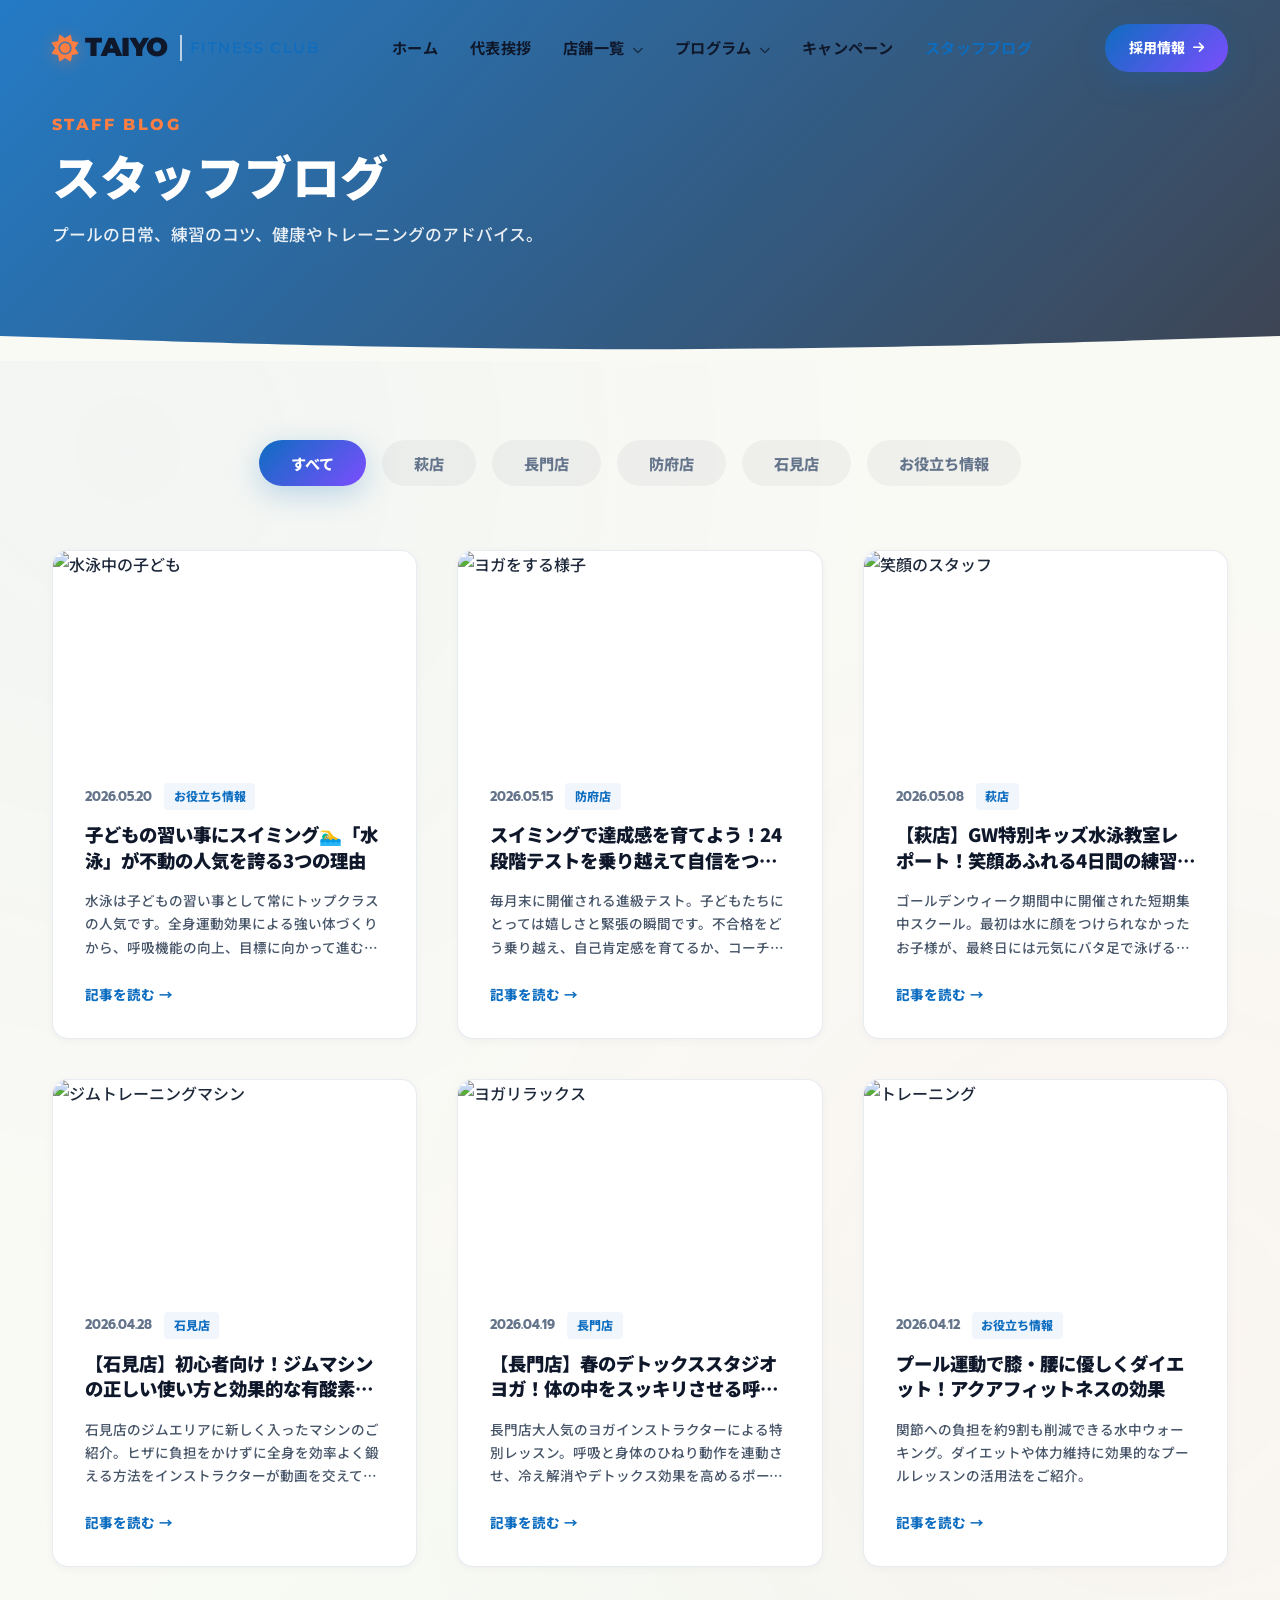
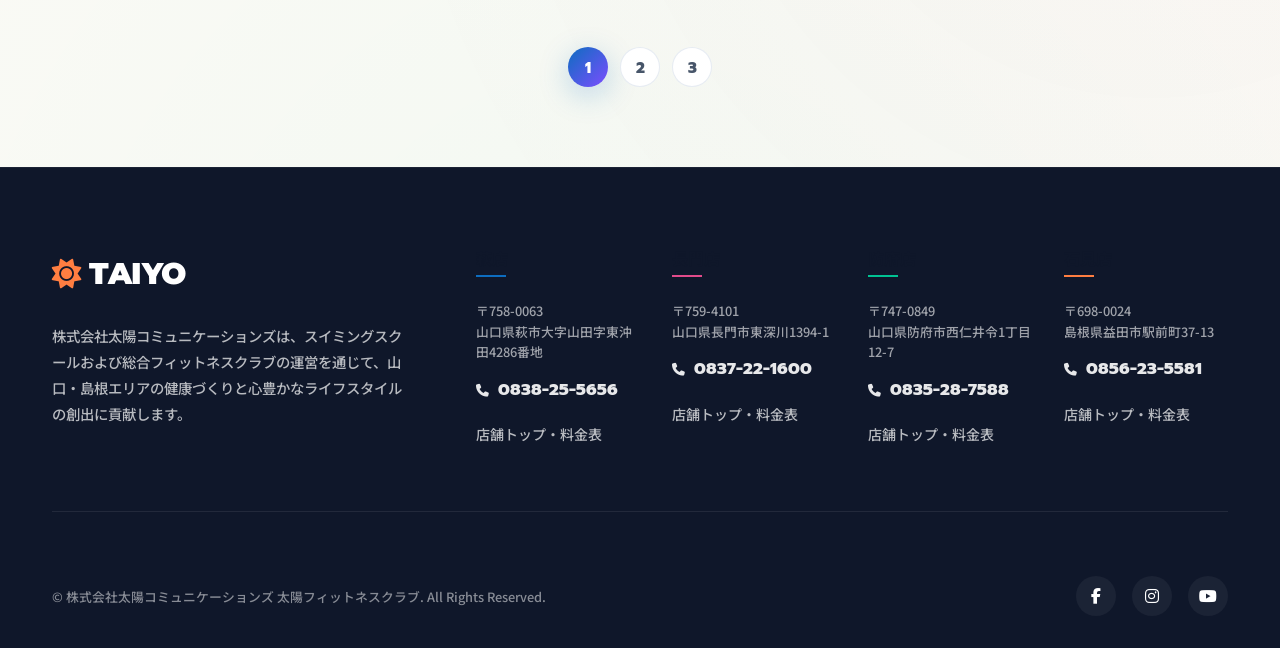
==== blog.html @ c3d6b4f0 "追加" ====
<!DOCTYPE html>
<html lang="ja">
<head>
  <meta charset="utf-8">
  <meta http-equiv="X-UA-Compatible" content="IE=edge">
  <meta name="viewport" content="width=device-width, initial-scale=1.0">
  <meta name="format-detection" content="telephone=no">
  <title>スタッフブログ | 太陽フィットネスクラブ | 山口県・島根県のスイミング教室</title>
  <meta name="description" content="【太陽フィットネスクラブ スタッフブログ】のご紹介。各店舗（萩・長門・防府・石見）の日常、水泳の練習コツ、健康的な身体づくりの豆知識など、お役立ち情報を配信中。">
  <meta name="keywords" content="フィットネスクラブブログ,水泳教室ブログ,太陽フィットネスクラブ,健康豆知識,泳ぎ方コツ,山口県,島根県">

  <!-- Stylesheets -->
  <link rel="stylesheet" href="./css/style.css">
  
  <!-- FontAwesome for Icons -->
  <link rel="stylesheet" href="https://cdnjs.cloudflare.com/ajax/libs/font-awesome/6.4.0/css/all.min.css">
  
  <style>
    .p-page-hero {
      position: relative;
      height: 360px;
      background: linear-gradient(135deg, rgba(13, 109, 192, 0.9) 0%, rgba(15, 23, 42, 0.8) 100%), 
                  url('https://images.unsplash.com/photo-1506126613408-eca07ce68773?auto=format&fit=crop&w=1600&q=80') no-repeat center center;
      background-size: cover;
      display: flex;
      align-items: center;
      color: var(--color-bg-white);
      z-index: 1;
    }
    
    .p-page-hero__wave {
      position: absolute;
      bottom: -1px;
      left: 0;
      width: 100%;
      line-height: 0;
      z-index: 3;
    }
    
    .p-page-hero__wave svg {
      width: 100%;
      height: 40px;
      fill: var(--color-bg-base);
    }

    .p-blog-card {
      background-color: var(--color-bg-white);
      border-radius: var(--radius-md);
      overflow: hidden;
      border: 1px solid var(--color-border);
      box-shadow: var(--shadow-sm);
      display: flex;
      flex-direction: column;
      transition: var(--transition-normal);
      height: 100%;
    }

    .p-blog-card:hover {
      transform: translateY(-5px);
      box-shadow: var(--shadow-md);
    }

    .p-blog-card__img-wrapper {
      position: relative;
      height: 200px;
      overflow: hidden;
    }

    .p-blog-card__img-wrapper img {
      width: 100%;
      height: 100%;
      object-fit: cover;
      transition: var(--transition-slow);
    }

    .p-blog-card:hover .p-blog-card__img-wrapper img {
      transform: scale(1.05);
    }

    .p-blog-card__body {
      padding: 2rem;
      flex-grow: 1;
      display: flex;
      flex-direction: column;
    }

    .p-blog-card__meta {
      display: flex;
      align-items: center;
      gap: 0.75rem;
      margin-bottom: 0.75rem;
    }

    .p-blog-card__date {
      font-family: var(--font-num);
      font-size: 0.8rem;
      font-weight: 700;
      color: var(--color-text-sub);
    }

    .p-blog-card__tag {
      font-size: 0.75rem;
      font-weight: 800;
      color: var(--color-primary);
      background-color: rgba(13, 109, 192, 0.06);
      padding: 0.2rem 0.6rem;
      border-radius: 4px;
    }

    .p-blog-card__title {
      font-size: 1.15rem;
      font-weight: 900;
      line-height: 1.4;
      color: var(--color-dark);
      margin-bottom: 1rem;
      display: -webkit-box;
      -webkit-line-clamp: 2;
      -webkit-box-orient: vertical;
      overflow: hidden;
      flex-grow: 1;
    }

    .p-blog-card__link {
      font-size: 0.85rem;
      font-weight: 800;
      color: var(--color-primary);
      display: inline-flex;
      align-items: center;
      gap: 0.25rem;
      margin-top: 1.5rem;
    }

    .p-blog-card__link::after {
      content: '→';
      transition: var(--transition-fast);
    }

    .p-blog-card:hover .p-blog-card__link::after {
      transform: translateX(3px);
    }
  </style>
</head>
<body>

  <!-- ==========================================================================
     HEADER SECTION (Sticky Glassmorphic Nav)
     ========================================================================== -->
  <header class="l-header" id="header">
    <div class="l-container l-header__container">
      <div class="l-header__logo">
        <a href="./index.html">
          <span style="font-family: var(--font-head); font-weight: 900; font-size: 1.65rem; letter-spacing: -0.02em; color: var(--color-dark); display: flex; align-items: center; gap: 0.5rem;">
            <i class="fa-solid fa-sun" style="color: var(--color-iwami); filter: drop-shadow(0 2px 8px rgba(255, 126, 65, 0.4));"></i>
            TAIYO<span style="color: var(--color-primary); font-weight: 500; font-size: 0.95rem; letter-spacing: 0.1em; border-left: 2px solid var(--color-border); padding-left: 0.5rem; margin-left: 0.25rem;">FITNESS CLUB</span>
          </span>
        </a>
      </div>
      
      <nav class="l-header__nav" aria-label="メインナビゲーション">
        <ul class="p-global-nav">
          <li class="p-global-nav__item">
            <a href="./index.html" class="p-global-nav__link">ホーム</a>
          </li>
          <li class="p-global-nav__item">
            <a href="./greeting.html" class="p-global-nav__link">代表挨拶</a>
          </li>
          <li class="p-global-nav__item">
            <a href="#" class="p-global-nav__link">店舗一覧 <i class="fa-solid fa-chevron-down" style="font-size: 0.7rem; margin-left: 0.25rem; opacity: 0.7;"></i></a>
            <div class="p-global-nav__dropdown">
              <ul class="p-dropdown-list">
                <li class="p-dropdown-list__item"><a href="./shop-hagi.html">萩店</a></li>
                <li class="p-dropdown-list__item"><a href="./shop-nagato.html">長門店</a></li>
                <li class="p-dropdown-list__item"><a href="./shop-hofu.html">防府店</a></li>
                <li class="p-dropdown-list__item"><a href="./shop-iwami.html">石見店</a></li>
              </ul>
            </div>
          </li>
          <li class="p-global-nav__item">
            <a href="#" class="p-global-nav__link">プログラム <i class="fa-solid fa-chevron-down" style="font-size: 0.7rem; margin-left: 0.25rem; opacity: 0.7;"></i></a>
            <div class="p-global-nav__dropdown">
              <ul class="p-dropdown-list">
                <li class="p-dropdown-list__item"><a href="./program-child.html">こどもスクール</a></li>
                <li class="p-dropdown-list__item"><a href="./program-adult.html">大人スクール</a></li>
              </ul>
            </div>
          </li>
          <li class="p-global-nav__item">
            <a href="./campaign.html" class="p-global-nav__link">キャンペーン</a>
          </li>
          <li class="p-global-nav__item">
            <a href="./blog.html" class="p-global-nav__link" style="color: var(--color-primary);">スタッフブログ</a>
          </li>
        </ul>
      </nav>

      <a href="./recruit.html" class="l-header__cta">
        採用情報 <i class="fa-solid fa-arrow-right" style="margin-left: 0.5rem; font-size: 0.8rem;"></i>
      </a>

      <!-- Mobile Hamburger button -->
      <div class="l-header__hamburger" id="hamburger" aria-expanded="false" aria-label="メニューを開閉する">
        <span></span>
        <span></span>
        <span></span>
      </div>
    </div>
  </header>

  <!-- Mobile Menu Overlay -->
  <nav class="p-mobile-nav" id="mobile-nav" aria-label="モバイルナビゲーション">
    <ul class="p-mobile-nav__list">
      <li><a href="./index.html" class="p-mobile-nav__link">ホーム</a></li>
      <li><a href="./greeting.html" class="p-mobile-nav__link">代表挨拶</a></li>
      <li>
        <span class="p-mobile-nav__link" style="opacity: 0.5; font-size: 1.1rem; text-transform: uppercase; letter-spacing: 0.05em; display: block; margin-top: 1rem;">店舗一覧</span>
        <ul class="p-mobile-nav__sublist">
          <li><a href="./shop-hagi.html" class="p-mobile-nav__sublink">萩店</a></li>
          <li><a href="./shop-nagato.html" class="p-mobile-nav__sublink">長門店</a></li>
          <li><a href="./shop-hofu.html" class="p-mobile-nav__sublink">防府店</a></li>
          <li><a href="./shop-iwami.html" class="p-mobile-nav__sublink">石見店</a></li>
        </ul>
      </li>
      <li>
        <span class="p-mobile-nav__link" style="opacity: 0.5; font-size: 1.1rem; text-transform: uppercase; letter-spacing: 0.05em; display: block; margin-top: 1rem;">プログラム</span>
        <ul class="p-mobile-nav__sublist">
          <li><a href="./program-child.html" class="p-mobile-nav__sublink">こどもスクール</a></li>
          <li><a href="./program-adult.html" class="p-mobile-nav__sublink">大人スクール</a></li>
        </ul>
      </li>
      <li><a href="./campaign.html" class="p-mobile-nav__link">キャンペーン</a></li>
      <li><a href="./blog.html" class="p-mobile-nav__link" style="color: var(--color-primary);">ブログ</a></li>
      <li><a href="./recruit.html" class="p-mobile-nav__link" style="color: var(--color-nagato);">採用情報</a></li>
    </ul>
  </nav>

  <!-- ==========================================================================
     PAGE HERO (Blog Header)
     ========================================================================== -->
  <section class="p-page-hero">
    <div class="l-container">
      <div style="max-width: 600px;">
        <span style="font-family: var(--font-head); font-weight: 800; letter-spacing: 0.15em; color: var(--color-iwami); display: block; margin-bottom: 0.5rem; text-transform: uppercase;">Staff Blog</span>
        <h1 style="font-size: 3rem; font-weight: 900; line-height: 1.2; margin-bottom: 1rem; color: var(--color-bg-white);">スタッフブログ</h1>
        <p style="opacity: 0.9; font-size: 1.05rem;">プールの日常、練習のコツ、健康やトレーニングのアドバイス。</p>
      </div>
    </div>
    <div class="p-page-hero__wave">
      <svg viewBox="0 0 1440 40" preserveAspectRatio="none">
        <path d="M0,15L120,18.3C240,22,480,28,720,28.3C960,28,1200,22,1320,18.3L1440,15L1440,40L1320,40C1200,40,960,40,720,40C480,40,240,40,120,40L0,40Z"></path>
      </svg>
    </div>
  </section>

  <!-- ==========================================================================
     BLOG CONTENT
     ========================================================================== -->
  <section style="padding: 5rem 0;">
    <div class="l-container">
      
      <!-- Category Switchers (Static Buttons) -->
      <div class="p-tabs u-fade-up" style="margin-bottom: 4rem; justify-content: center;">
        <button class="p-tabs__btn is-active" data-tab="all">すべて</button>
        <button class="p-tabs__btn" data-tab="hagi">萩店</button>
        <button class="p-tabs__btn" data-tab="nagato">長門店</button>
        <button class="p-tabs__btn" data-tab="hofu">防府店</button>
        <button class="p-tabs__btn" data-tab="iwami">石見店</button>
        <button class="p-tabs__btn" data-tab="tips">お役立ち情報</button>
      </div>

      <!-- Blog Grid (Modern and beautiful cards) -->
      <div class="l-grid l-grid--3col u-fade-up" style="gap: 2.5rem; margin-bottom: 5rem;">
        
        <!-- Post 1 -->
        <article class="p-blog-card">
          <div class="p-blog-card__img-wrapper">
            <img src="https://images.unsplash.com/photo-1576013551627-0cc20b96c2a7?auto=format&fit=crop&w=400&q=80" alt="水泳中の子ども" loading="lazy">
          </div>
          <div class="p-blog-card__body">
            <div class="p-blog-card__meta">
              <time class="p-blog-card__date">2026.05.20</time>
              <span class="p-blog-card__tag">お役立ち情報</span>
            </div>
            <h3 class="p-blog-card__title">子どもの習い事にスイミング🏊‍♂️「水泳」が不動の人気を誇る3つの理由</h3>
            <p style="font-size: 0.85rem; color: var(--color-slate-gray); display: -webkit-box; -webkit-line-clamp: 3; -webkit-box-orient: vertical; overflow: hidden;">
              水泳は子どもの習い事として常にトップクラスの人気です。全身運動効果による強い体づくりから、呼吸機能の向上、目標に向かって進む自信の醸成までその理由を解説します。
            </p>
            <a href="#" class="p-blog-card__link">記事を読む</a>
          </div>
        </article>

        <!-- Post 2 -->
        <article class="p-blog-card">
          <div class="p-blog-card__img-wrapper">
            <img src="https://images.unsplash.com/photo-1476480862126-209bfaa8edc8?auto=format&fit=crop&w=400&q=80" alt="ヨガをする様子" loading="lazy">
          </div>
          <div class="p-blog-card__body">
            <div class="p-blog-card__meta">
              <time class="p-blog-card__date">2026.05.15</time>
              <span class="p-blog-card__tag">防府店</span>
            </div>
            <h3 class="p-blog-card__title">スイミングで達成感を育てよう！24段階テストを乗り越えて自信をつけるステップ</h3>
            <p style="font-size: 0.85rem; color: var(--color-slate-gray); display: -webkit-box; -webkit-line-clamp: 3; -webkit-box-orient: vertical; overflow: hidden;">
              毎月末に開催される進級テスト。子どもたちにとっては嬉しさと緊張の瞬間です。不合格をどう乗り越え、自己肯定感を育てるか、コーチ陣の工夫を紹介。
            </p>
            <a href="#" class="p-blog-card__link">記事を読む</a>
          </div>
        </article>

        <!-- Post 3 -->
        <article class="p-blog-card">
          <div class="p-blog-card__img-wrapper">
            <img src="https://images.unsplash.com/photo-1544367567-0f2fcb009e0b?auto=format&fit=crop&w=400&q=80" alt="笑顔のスタッフ" loading="lazy">
          </div>
          <div class="p-blog-card__body">
            <div class="p-blog-card__meta">
              <time class="p-blog-card__date">2026.05.08</time>
              <span class="p-blog-card__tag">萩店</span>
            </div>
            <h3 class="p-blog-card__title">【萩店】GW特別キッズ水泳教室レポート！笑顔あふれる4日間の練習成果発表</h3>
            <p style="font-size: 0.85rem; color: var(--color-slate-gray); display: -webkit-box; -webkit-line-clamp: 3; -webkit-box-orient: vertical; overflow: hidden;">
              ゴールデンウィーク期間中に開催された短期集中スクール。最初は水に顔をつけられなかったお子様が、最終日には元気にバタ足で泳げるようになった様子をお届け。
            </p>
            <a href="#" class="p-blog-card__link">記事を読む</a>
          </div>
        </article>

        <!-- Post 4 -->
        <article class="p-blog-card">
          <div class="p-blog-card__img-wrapper">
            <img src="https://images.unsplash.com/photo-1534438327276-14e5300c3a48?auto=format&fit=crop&w=400&q=80" alt="ジムトレーニングマシン" loading="lazy">
          </div>
          <div class="p-blog-card__body">
            <div class="p-blog-card__meta">
              <time class="p-blog-card__date">2026.04.28</time>
              <span class="p-blog-card__tag">石見店</span>
            </div>
            <h3 class="p-blog-card__title">【石見店】初心者向け！ジムマシンの正しい使い方と効果的な有酸素運動メニュー</h3>
            <p style="font-size: 0.85rem; color: var(--color-slate-gray); display: -webkit-box; -webkit-line-clamp: 3; -webkit-box-orient: vertical; overflow: hidden;">
              石見店のジムエリアに新しく入ったマシンのご紹介。ヒザに負担をかけずに全身を効率よく鍛える方法をインストラクターが動画を交えて徹底解説。
            </p>
            <a href="#" class="p-blog-card__link">記事を読む</a>
          </div>
        </article>

        <!-- Post 5 -->
        <article class="p-blog-card">
          <div class="p-blog-card__img-wrapper">
            <img src="https://images.unsplash.com/photo-1506126613408-eca07ce68773?auto=format&fit=crop&w=400&q=80" alt="ヨガリラックス" loading="lazy">
          </div>
          <div class="p-blog-card__body">
            <div class="p-blog-card__meta">
              <time class="p-blog-card__date">2026.04.19</time>
              <span class="p-blog-card__tag">長門店</span>
            </div>
            <h3 class="p-blog-card__title">【長門店】春のデトックススタジオヨガ！体の中をスッキリさせる呼吸法</h3>
            <p style="font-size: 0.85rem; color: var(--color-slate-gray); display: -webkit-box; -webkit-line-clamp: 3; -webkit-box-orient: vertical; overflow: hidden;">
              長門店大人気のヨガインストラクターによる特別レッスン。呼吸と身体のひねり動作を連動させ、冷え解消やデトックス効果を高めるポーズをご紹介。
            </p>
            <a href="#" class="p-blog-card__link">記事を読む</a>
          </div>
        </article>

        <!-- Post 6 -->
        <article class="p-blog-card">
          <div class="p-blog-card__img-wrapper">
            <img src="https://images.unsplash.com/photo-1517838277536-f5f99be501cd?auto=format&fit=crop&w=400&q=80" alt="トレーニング" loading="lazy">
          </div>
          <div class="p-blog-card__body">
            <div class="p-blog-card__meta">
              <time class="p-blog-card__date">2026.04.12</time>
              <span class="p-blog-card__tag">お役立ち情報</span>
            </div>
            <h3 class="p-blog-card__title">プール運動で膝・腰に優しくダイエット！アクアフィットネスの効果</h3>
            <p style="font-size: 0.85rem; color: var(--color-slate-gray); display: -webkit-box; -webkit-line-clamp: 3; -webkit-box-orient: vertical; overflow: hidden;">
              関節への負担を約9割も削減できる水中ウォーキング。ダイエットや体力維持に効果的なプールレッスンの活用法をご紹介。
            </p>
            <a href="#" class="p-blog-card__link">記事を読む</a>
          </div>
        </article>

      </div>

      <!-- Pagination (Modern glass indicators) -->
      <div style="display: flex; gap: 0.75rem; justify-content: center; align-items: center;">
        <span style="width: 40px; height: 40px; border-radius: 50%; background: var(--grad-splashtop); color: white; display: flex; align-items: center; justify-content: center; font-family: var(--font-num); font-weight: 800; font-size: 0.95rem; cursor: pointer; box-shadow: var(--shadow-glow-hagi);">1</span>
        <span style="width: 40px; height: 40px; border-radius: 50%; background: var(--color-bg-white); border: 1px solid var(--color-border); color: var(--color-slate-gray); display: flex; align-items: center; justify-content: center; font-family: var(--font-num); font-weight: 800; font-size: 0.95rem; cursor: pointer; transition: var(--transition-fast);" onmouseover="this.style.borderColor='var(--color-primary)'; this.style.color='var(--color-primary)'" onmouseout="this.style.borderColor='var(--color-border)'; this.style.color='var(--color-slate-gray)'">2</span>
        <span style="width: 40px; height: 40px; border-radius: 50%; background: var(--color-bg-white); border: 1px solid var(--color-border); color: var(--color-slate-gray); display: flex; align-items: center; justify-content: center; font-family: var(--font-num); font-weight: 800; font-size: 0.95rem; cursor: pointer; transition: var(--transition-fast);" onmouseover="this.style.borderColor='var(--color-primary)'; this.style.color='var(--color-primary)'" onmouseout="this.style.borderColor='var(--color-border)'; this.style.color='var(--color-slate-gray)'">3</span>
      </div>

    </div>
  </section>

  <!-- ==========================================================================
     FOOTER SECTION (Modern Glass Columns)
     ========================================================================== -->
  <footer class="l-footer">
    <div class="l-container">
      <div class="l-footer__top">
        <div class="l-footer__about">
          <div class="l-footer__logo">
            <span style="font-family: var(--font-head); font-weight: 900; font-size: 1.85rem; letter-spacing: -0.02em; color: var(--color-bg-white); display: flex; align-items: center; gap: 0.5rem; margin-bottom: 1.5rem;">
              <i class="fa-solid fa-sun" style="color: var(--color-iwami);"></i>
              TAIYO
            </span>
          </div>
          <p class="l-footer__desc">
            株式会社太陽コミュニケーションズは、スイミングスクールおよび総合フィットネスクラブの運営を通じて、山口・島根エリアの健康づくりと心豊かなライフスタイルの創出に貢献します。
          </p>
        </div>

        <div class="l-footer__grid">
          <div>
            <h4 class="l-footer__col-title l-footer__col-hagi">萩店</h4>
            <address class="l-footer__address">
              〒758-0063<br>
              山口県萩市大字山田字東沖田4286番地
            </address>
            <a href="tel:0838-25-5656" class="l-footer__tel"><i class="fa-solid fa-phone" style="font-size: 0.8rem; margin-right: 0.25rem;"></i> 0838-25-5656</a>
            <ul class="l-footer__list" style="margin-top: 1rem;">
              <li><a href="./shop-hagi.html" class="l-footer__link">店舗トップ・料金表</a></li>
            </ul>
          </div>

          <div>
            <h4 class="l-footer__col-title l-footer__col-nagato">長門店</h4>
            <address class="l-footer__address">
              〒759-4101<br>
              山口県長門市東深川1394-1
            </address>
            <a href="tel:0837-22-1600" class="l-footer__tel"><i class="fa-solid fa-phone" style="font-size: 0.8rem; margin-right: 0.25rem;"></i> 0837-22-1600</a>
            <ul class="l-footer__list" style="margin-top: 1rem;">
              <li><a href="./shop-nagato.html" class="l-footer__link">店舗トップ・料金表</a></li>
            </ul>
          </div>

          <div>
            <h4 class="l-footer__col-title l-footer__col-hofu">防府店</h4>
            <address class="l-footer__address">
              〒747-0849<br>
              山口県防府市西仁井令1丁目12-7
            </address>
            <a href="tel:0835-28-7588" class="l-footer__tel"><i class="fa-solid fa-phone" style="font-size: 0.8rem; margin-right: 0.25rem;"></i> 0835-28-7588</a>
            <ul class="l-footer__list" style="margin-top: 1rem;">
              <li><a href="./shop-hofu.html" class="l-footer__link">店舗トップ・料金表</a></li>
            </ul>
          </div>

          <div>
            <h4 class="l-footer__col-title l-footer__col-iwami">石見店</h4>
            <address class="l-footer__address">
              〒698-0024<br>
              島根県益田市駅前町37-13
            </address>
            <a href="tel:0856-23-5581" class="l-footer__tel"><i class="fa-solid fa-phone" style="font-size: 0.8rem; margin-right: 0.25rem;"></i> 0856-23-5581</a>
            <ul class="l-footer__list" style="margin-top: 1rem;">
              <li><a href="./shop-iwami.html" class="l-footer__link">店舗トップ・料金表</a></li>
            </ul>
          </div>
        </div>
      </div>

      <div class="l-footer__bottom">
        <small class="l-footer__copyright">&copy; 株式会社太陽コミュニケーションズ 太陽フィットネスクラブ. All Rights Reserved.</small>
        
        <div class="l-footer__sns">
          <a href="#" class="l-footer__sns-link" aria-label="Facebook"><i class="fa-brands fa-facebook-f" style="color: var(--color-bg-white);"></i></a>
          <a href="#" class="l-footer__sns-link" aria-label="Instagram"><i class="fa-brands fa-instagram" style="color: var(--color-bg-white);"></i></a>
          <a href="#" class="l-footer__sns-link" aria-label="YouTube"><i class="fa-brands fa-youtube" style="color: var(--color-bg-white);"></i></a>
        </div>
      </div>
    </div>
  </footer>

  <!-- Scripts -->
  <script src="./js/main.js"></script>
</body>
</html>
---- css/style.css ----
@import url('https://fonts.googleapis.com/css2?family=Montserrat:wght@600;700;800&family=Noto+Sans+JP:wght@400;500;700;900&family=Prompt:wght@700;800;900&display=swap');

/* ==========================================================================
   1. DESIGN SYSTEM & ROOT VARIABLES
   ========================================================================== */
:root {
  /* Typography */
  --font-sans: 'Noto Sans JP', -apple-system, BlinkMacSystemFont, "Segoe UI", Roboto, "Helvetica Neue", Arial, sans-serif;
  --font-head: 'Montserrat', sans-serif;
  --font-num: 'Prompt', sans-serif;

  /* Theme Colors */
  --color-primary: #0D6DC0;       /* Hagi Blue */
  --color-hagi: #0D6DC0;
  --color-nagato: #E24B8B;       /* Nagato Pink */
  --color-hofu: #00C292;         /* Hofu Green */
  --color-iwami: #FF7E41;        /* Iwami Orange */
  
  /* Neutral Colors */
  --color-dark: #0F172A;         /* Slate 900 */
  --color-dark-muted: #1E293B;   /* Slate 800 */
  --color-slate-gray: #475569;   /* Slate 600 */
  --color-text-main: #1E293B;
  --color-text-sub: #64748B;
  --color-bg-base: #FAFAF5;      /* Warm premium off-white (Splashtop-like) */
  --color-bg-white: #FFFFFF;
  --color-border: rgba(226, 232, 240, 0.8);
  
  /* Gradients */
  --grad-hagi: linear-gradient(135deg, #0D6DC0 0%, #00C292 100%);
  --grad-nagato: linear-gradient(135deg, #E24B8B 0%, #FF7E41 100%);
  --grad-hofu: linear-gradient(135deg, #00C292 0%, #0D6DC0 100%);
  --grad-iwami: linear-gradient(135deg, #FF7E41 0%, #E24B8B 100%);
  --grad-splashtop: linear-gradient(135deg, #0D6DC0 0%, #7c4dff 100%);
  --grad-soft-bg: linear-gradient(180deg, #FAFAF5 0%, #FFFFFF 100%);
  
  /* Shadows */
  --shadow-sm: 0 2px 8px rgba(15, 23, 42, 0.04);
  --shadow-md: 0 10px 25px -5px rgba(15, 23, 42, 0.08), 0 8px 16px -6px rgba(15, 23, 42, 0.04);
  --shadow-lg: 0 20px 40px -10px rgba(15, 23, 42, 0.12), 0 10px 20px -8px rgba(15, 23, 42, 0.06);
  --shadow-glow-hagi: 0 8px 30px rgba(13, 109, 192, 0.25);
  --shadow-glow-nagato: 0 8px 30px rgba(226, 75, 139, 0.25);
  --shadow-glow-hofu: 0 8px 30px rgba(0, 194, 146, 0.25);
  --shadow-glow-iwami: 0 8px 30px rgba(255, 126, 65, 0.25);
  
  /* Miscellaneous */
  --radius-sm: 8px;
  --radius-md: 16px;
  --radius-lg: 32px;
  --radius-xl: 50px;
  --transition-fast: 0.25s cubic-bezier(0.4, 0, 0.2, 1);
  --transition-normal: 0.4s cubic-bezier(0.16, 1, 0.3, 1);
  --transition-slow: 0.8s cubic-bezier(0.16, 1, 0.3, 1);
}

/* ==========================================================================
   2. BASIC RESET & INITIAL STYLING
   ========================================================================== */
*, *::before, *::after {
  box-sizing: border-box;
  margin: 0;
  padding: 0;
}

html {
  font-size: 16px;
  scroll-behavior: smooth;
  -webkit-text-size-adjust: 100%;
}

body {
  font-family: var(--font-sans);
  background-color: var(--color-bg-base);
  color: var(--color-text-main);
  line-height: 1.7;
  font-weight: 500;
  overflow-x: hidden;
  position: relative;
}

body::before {
  content: '';
  position: absolute;
  top: 0;
  left: 0;
  width: 100%;
  height: 100%;
  background: 
    radial-gradient(circle at 10% 20%, rgba(13, 109, 192, 0.03) 0%, transparent 40%),
    radial-gradient(circle at 90% 60%, rgba(226, 75, 139, 0.03) 0%, transparent 45%),
    radial-gradient(circle at 50% 90%, rgba(0, 194, 146, 0.03) 0%, transparent 40%);
  z-index: -2;
  pointer-events: none;
}

ul, ol {
  list-style: none;
}

a {
  color: inherit;
  text-decoration: none;
  transition: var(--transition-fast);
}

img {
  max-width: 100%;
  height: auto;
  display: block;
}

button, input, select, textarea {
  font-family: inherit;
  font-size: inherit;
  color: inherit;
  background: none;
  border: none;
  outline: none;
}

table {
  width: 100%;
  border-collapse: collapse;
}

/* ==========================================================================
   3. TYPOGRAPHY & HEADINGS
   ========================================================================== */
h1, h2, h3, h4, h5, h6 {
  font-weight: 700;
  line-height: 1.3;
  color: var(--color-dark);
}

.c-section-title {
  text-align: center;
  margin-bottom: 4rem;
  position: relative;
}

.c-section-title__sub {
  font-family: var(--font-head);
  font-size: 0.95rem;
  font-weight: 800;
  letter-spacing: 0.15em;
  color: var(--color-primary);
  text-transform: uppercase;
  margin-bottom: 0.5rem;
  display: block;
}

.c-section-title__main {
  font-size: 2.25rem;
  font-weight: 900;
  letter-spacing: 0.05em;
  position: relative;
  display: inline-block;
  padding-bottom: 1.25rem;
}

.c-section-title__main::after {
  content: '';
  position: absolute;
  bottom: 0;
  left: 50%;
  transform: translateX(-50%);
  width: 60px;
  height: 4px;
  background: var(--grad-splashtop);
  border-radius: 2px;
}

/* ==========================================================================
   4. LAYOUT & GRID UTILITIES
   ========================================================================== */
.l-container {
  width: 100%;
  max-width: 1240px;
  margin-left: auto;
  margin-right: auto;
  padding-left: 2rem;
  padding-right: 2rem;
}

.l-grid {
  display: grid;
  gap: 2rem;
}

.l-grid--2col { grid-template-columns: repeat(2, 1fr); }
.l-grid--3col { grid-template-columns: repeat(3, 1fr); }
.l-grid--4col { grid-template-columns: repeat(4, 1fr); }

@media (max-width: 1024px) {
  .l-grid--3col { grid-template-columns: repeat(2, 1fr); }
  .l-grid--4col { grid-template-columns: repeat(2, 1fr); }
}

@media (max-width: 768px) {
  .l-container {
    padding-left: 1.25rem;
    padding-right: 1.25rem;
  }
  .l-grid--2col, .l-grid--3col, .l-grid--4col {
    grid-template-columns: 1fr;
    gap: 1.5rem;
  }
  .c-section-title__main {
    font-size: 1.75rem;
  }
}

/* ==========================================================================
   5. HEADER & NAVIGATION (Glassmorphism & Interactive Dropdown)
   ========================================================================== */
.l-header {
  position: fixed;
  top: 0;
  left: 0;
  width: 100%;
  z-index: 1000;
  transition: var(--transition-normal);
  padding: 1.5rem 0;
}

.l-header--scrolled {
  background-color: rgba(255, 255, 255, 0.85);
  backdrop-filter: blur(16px);
  -webkit-backdrop-filter: blur(16px);
  padding: 0.75rem 0;
  box-shadow: 0 10px 30px -10px rgba(15, 23, 42, 0.08);
  border-bottom: 1px solid rgba(255, 255, 255, 0.4);
}

.l-header__container {
  display: flex;
  align-items: center;
  justify-content: space-between;
}

.l-header__logo {
  display: flex;
  align-items: center;
}

.l-header__logo img {
  height: 52px;
  width: auto;
  transition: var(--transition-normal);
}

.l-header--scrolled .l-header__logo img {
  height: 42px;
}

.l-header__nav {
  display: flex;
  align-items: center;
  gap: 2.5rem;
}

.p-global-nav {
  display: flex;
  align-items: center;
  gap: 2rem;
}

.p-global-nav__item {
  position: relative;
}

.p-global-nav__link {
  font-size: 0.95rem;
  font-weight: 700;
  color: var(--color-dark);
  padding: 0.5rem 0;
  position: relative;
  letter-spacing: 0.02em;
}

.p-global-nav__link::after {
  content: '';
  position: absolute;
  bottom: 0;
  left: 0;
  width: 100%;
  height: 2px;
  background: var(--grad-splashtop);
  transform: scaleX(0);
  transform-origin: right;
  transition: transform var(--transition-fast);
}

.p-global-nav__link:hover::after {
  transform: scaleX(1);
  transform-origin: left;
}

/* Megadropdown container */
.p-global-nav__dropdown {
  position: absolute;
  top: 100%;
  left: 50%;
  transform: translateX(-50%) translateY(20px);
  background-color: rgba(255, 255, 255, 0.95);
  backdrop-filter: blur(16px);
  -webkit-backdrop-filter: blur(16px);
  border-radius: var(--radius-md);
  box-shadow: var(--shadow-lg);
  border: 1px solid rgba(255, 255, 255, 0.5);
  padding: 1.5rem;
  min-width: 240px;
  opacity: 0;
  visibility: hidden;
  pointer-events: none;
  transition: var(--transition-normal);
  z-index: 1001;
}

.p-global-nav__item:hover .p-global-nav__dropdown {
  opacity: 1;
  visibility: visible;
  pointer-events: auto;
  transform: translateX(-50%) translateY(10px);
}

.p-dropdown-list__item a {
  display: flex;
  align-items: center;
  justify-content: space-between;
  padding: 0.75rem 1rem;
  font-size: 0.9rem;
  font-weight: 700;
  color: var(--color-dark-muted);
  border-radius: var(--radius-sm);
  transition: var(--transition-fast);
}

.p-dropdown-list__item a:hover {
  background-color: rgba(13, 109, 192, 0.05);
  color: var(--color-primary);
  padding-left: 1.25rem;
}

.p-dropdown-list__item a::after {
  content: '→';
  font-family: var(--font-head);
  opacity: 0;
  transform: translateX(-50%);
  transition: var(--transition-fast);
}

.p-dropdown-list__item a:hover::after {
  opacity: 1;
  transform: translateX(0);
}

/* Header Contact button */
.l-header__cta {
  display: inline-flex;
  align-items: center;
  justify-content: center;
  padding: 0.75rem 1.5rem;
  background: var(--grad-splashtop);
  color: var(--color-bg-white) !important;
  font-weight: 800;
  font-size: 0.875rem;
  border-radius: var(--radius-xl);
  box-shadow: var(--shadow-glow-hagi);
  transition: var(--transition-fast);
}

.l-header__cta:hover {
  transform: translateY(-2px);
  box-shadow: 0 12px 35px rgba(13, 109, 192, 0.4);
}

/* Mobile Hamburger Menu */
.l-header__hamburger {
  display: none;
  flex-direction: column;
  justify-content: space-between;
  width: 30px;
  height: 20px;
  cursor: pointer;
  z-index: 1100;
}

.l-header__hamburger span {
  width: 100%;
  height: 3px;
  background-color: var(--color-dark);
  border-radius: 2px;
  transition: var(--transition-normal);
}

.l-header__hamburger.is-active span:nth-child(1) {
  transform: translateY(8px) rotate(45deg);
}

.l-header__hamburger.is-active span:nth-child(2) {
  opacity: 0;
  transform: translateX(-20px);
}

.l-header__hamburger.is-active span:nth-child(3) {
  transform: translateY(-9px) rotate(-45deg);
}

/* Mobile Nav Overlay */
.p-mobile-nav {
  position: fixed;
  top: 0;
  right: 0;
  width: 100%;
  height: 100vh;
  background-color: rgba(255, 255, 255, 0.98);
  backdrop-filter: blur(20px);
  z-index: 1050;
  display: flex;
  flex-direction: column;
  justify-content: center;
  align-items: center;
  padding: 2rem;
  transform: translateX(100%);
  transition: var(--transition-slow);
}

.p-mobile-nav.is-active {
  transform: translateX(0);
}

.p-mobile-nav__list {
  display: flex;
  flex-direction: column;
  align-items: center;
  gap: 1.75rem;
  margin-bottom: 3rem;
}

.p-mobile-nav__link {
  font-size: 1.5rem;
  font-weight: 800;
  color: var(--color-dark);
}

.p-mobile-nav__sublist {
  display: flex;
  gap: 1rem;
  flex-wrap: wrap;
  justify-content: center;
  margin-top: 0.5rem;
}

.p-mobile-nav__sublink {
  font-size: 0.9rem;
  font-weight: 700;
  color: var(--color-text-sub);
  background-color: rgba(15, 23, 42, 0.04);
  padding: 0.35rem 0.75rem;
  border-radius: var(--radius-sm);
}

@media (max-width: 1024px) {
  .l-header__nav, .l-header__cta {
    display: none;
  }
  .l-header__hamburger {
    display: flex;
  }
}

/* ==========================================================================
   6. HERO VISUAL (Dynamic Slideshow & Modern Catch)
   ========================================================================== */
.p-hero {
  position: relative;
  width: 100%;
  height: 90vh;
  min-height: 600px;
  overflow: hidden;
  background-color: var(--color-dark);
  display: flex;
  align-items: center;
  z-index: 1;
}

.p-hero__slider {
  position: absolute;
  top: 0;
  left: 0;
  width: 100%;
  height: 100%;
  z-index: -1;
}

.p-hero__slide {
  position: absolute;
  top: 0;
  left: 0;
  width: 100%;
  height: 100%;
  opacity: 0;
  transition: opacity 1.5s ease-in-out;
  background-size: cover;
  background-position: center;
}

.p-hero__slide::after {
  content: '';
  position: absolute;
  inset: 0;
  background: linear-gradient(90deg, rgba(15, 23, 42, 0.8) 0%, rgba(15, 23, 42, 0.4) 50%, rgba(15, 23, 42, 0.1) 100%);
}

.p-hero__slide.is-active {
  opacity: 1;
  animation: kenBurns 8s ease-in-out forwards;
}

@keyframes kenBurns {
  0% { transform: scale(1.0); }
  100% { transform: scale(1.08); }
}

.p-hero__content {
  color: var(--color-bg-white);
  max-width: 800px;
  position: relative;
  z-index: 2;
}

.p-hero__headline {
  margin-bottom: 2rem;
}

.p-hero__headline-sub {
  font-family: var(--font-head);
  font-size: 1.15rem;
  font-weight: 800;
  letter-spacing: 0.2em;
  color: var(--color-primary);
  display: block;
  margin-bottom: 1rem;
  text-transform: uppercase;
}

.p-hero__headline-main {
  font-size: 3.5rem;
  font-weight: 900;
  line-height: 1.25;
  letter-spacing: 0.05em;
  text-shadow: 0 4px 20px rgba(0, 0, 0, 0.3);
}

.p-hero__headline-main span.highlight {
  background: var(--grad-splashtop);
  -webkit-background-clip: text;
  -webkit-text-fill-color: transparent;
}

.p-hero__description {
  font-size: 1.15rem;
  font-weight: 500;
  margin-bottom: 3rem;
  max-width: 600px;
  opacity: 0.9;
  text-shadow: 0 2px 10px rgba(0, 0, 0, 0.2);
}

.p-hero__btn-group {
  display: flex;
  gap: 1.5rem;
  flex-wrap: wrap;
}

.p-hero__wave {
  position: absolute;
  bottom: 0;
  left: 0;
  width: 100%;
  line-height: 0;
  z-index: 3;
}

.p-hero__wave svg {
  width: 100%;
  height: 80px;
  fill: var(--color-bg-base);
}

@media (max-width: 768px) {
  .p-hero {
    height: 80vh;
  }
  .p-hero__headline-main {
    font-size: 2.25rem;
  }
  .p-hero__description {
    font-size: 1rem;
    margin-bottom: 2rem;
  }
  .p-hero__btn-group {
    flex-direction: column;
    gap: 1rem;
    width: 100%;
  }
  .p-hero__btn-group .c-btn {
    width: 100%;
    text-align: center;
  }
}

/* ==========================================================================
   7. BUTTONS & UI COMPONENTS
   ========================================================================== */
.c-btn {
  display: inline-flex;
  align-items: center;
  justify-content: center;
  padding: 1.1rem 2.25rem;
  font-weight: 800;
  font-size: 1rem;
  border-radius: var(--radius-xl);
  transition: var(--transition-normal);
  cursor: pointer;
  letter-spacing: 0.05em;
  position: relative;
  z-index: 1;
}

.c-btn::before {
  content: '';
  position: absolute;
  inset: 0;
  border-radius: inherit;
  z-index: -1;
  opacity: 0;
  transition: var(--transition-fast);
}

.c-btn--primary {
  background: var(--grad-splashtop);
  color: var(--color-bg-white) !important;
  box-shadow: var(--shadow-glow-hagi);
}

.c-btn--primary:hover {
  transform: translateY(-3px);
  box-shadow: 0 15px 35px rgba(13, 109, 192, 0.4);
}

.c-btn--outline {
  border: 2px solid rgba(255, 255, 255, 0.5);
  color: var(--color-bg-white) !important;
  backdrop-filter: blur(4px);
}

.c-btn--outline:hover {
  background-color: var(--color-bg-white);
  color: var(--color-dark) !important;
  border-color: var(--color-bg-white);
  transform: translateY(-3px);
  box-shadow: var(--shadow-md);
}

.c-btn--outline-dark {
  border: 2px solid var(--color-primary);
  color: var(--color-primary) !important;
}

.c-btn--outline-dark:hover {
  background: var(--grad-splashtop);
  color: var(--color-bg-white) !important;
  border-color: transparent;
  transform: translateY(-3px);
  box-shadow: var(--shadow-glow-hagi);
}

.c-btn__arrow {
  margin-left: 0.5rem;
  font-family: var(--font-head);
  transition: var(--transition-fast);
}

.c-btn:hover .c-btn__arrow {
  transform: translateX(5px);
}

/* ==========================================================================
   8. CARD ELEMENTS & GRID SYSTEM
   ========================================================================== */
.c-card {
  background-color: rgba(255, 255, 255, 0.75);
  backdrop-filter: blur(8px);
  -webkit-backdrop-filter: blur(8px);
  border: 1px solid rgba(255, 255, 255, 0.5);
  border-radius: var(--radius-md);
  box-shadow: var(--shadow-sm);
  transition: var(--transition-normal);
  overflow: hidden;
  position: relative;
}

.c-card:hover {
  transform: translateY(-8px);
  box-shadow: var(--shadow-lg);
  border-color: rgba(255, 255, 255, 0.8);
}

/* Branch Cards (Hagi, Nagato, Hofu, Iwami) */
.p-branch-card {
  display: flex;
  flex-direction: column;
  height: 100%;
}

.p-branch-card::before {
  content: '';
  position: absolute;
  top: 0;
  left: 0;
  width: 100%;
  height: 6px;
  background: var(--brand-grad, var(--grad-splashtop));
}

.p-branch-card__img-wrapper {
  position: relative;
  height: 220px;
  overflow: hidden;
}

.p-branch-card__img-wrapper img {
  width: 100%;
  height: 100%;
  object-fit: cover;
  transition: var(--transition-slow);
}

.p-branch-card:hover .p-branch-card__img-wrapper img {
  transform: scale(1.08);
}

.p-branch-card__tag {
  position: absolute;
  top: 1rem;
  left: 1rem;
  background: var(--brand-grad, var(--grad-splashtop));
  color: var(--color-bg-white);
  font-size: 0.75rem;
  font-weight: 800;
  letter-spacing: 0.05em;
  padding: 0.35rem 0.85rem;
  border-radius: var(--radius-sm);
}

.p-branch-card__body {
  padding: 2rem;
  flex-grow: 1;
  display: flex;
  flex-direction: column;
}

.p-branch-card__title {
  font-size: 1.35rem;
  font-weight: 900;
  margin-bottom: 0.5rem;
}

.p-branch-card__subtitle {
  font-family: var(--font-head);
  font-size: 0.8rem;
  font-weight: 700;
  color: var(--color-text-sub);
  margin-bottom: 1.25rem;
  text-transform: uppercase;
  letter-spacing: 0.05em;
}

.p-branch-card__desc {
  font-size: 0.95rem;
  color: var(--color-slate-gray);
  margin-bottom: 1.5rem;
  flex-grow: 1;
}

.p-branch-card__info-row {
  display: flex;
  align-items: center;
  gap: 0.75rem;
  margin-bottom: 1.5rem;
  padding-top: 1rem;
  border-top: 1px solid var(--color-border);
}

.p-branch-card__tel-label {
  font-size: 0.75rem;
  font-weight: 800;
  color: var(--color-bg-white);
  background-color: var(--brand-color, var(--color-primary));
  padding: 0.15rem 0.45rem;
  border-radius: var(--radius-sm);
}

.p-branch-card__tel-num {
  font-family: var(--font-num);
  font-size: 1.2rem;
  font-weight: 800;
  color: var(--color-dark);
}

.p-branch-card__btn {
  display: flex;
  align-items: center;
  justify-content: center;
  padding: 0.9rem 1.5rem;
  font-weight: 800;
  font-size: 0.9rem;
  border-radius: var(--radius-xl);
  color: var(--color-bg-white) !important;
  background: var(--brand-grad, var(--grad-splashtop));
  box-shadow: var(--brand-shadow);
  transition: var(--transition-fast);
}

.p-branch-card:hover .p-branch-card__btn {
  transform: translateY(-2px);
  box-shadow: var(--brand-shadow-hover);
}

/* Apply specific colors for each branch card */
.p-branch-card--hagi {
  --brand-grad: var(--grad-hagi);
  --brand-color: var(--color-hagi);
  --brand-shadow: var(--shadow-glow-hagi);
  --brand-shadow-hover: 0 10px 25px rgba(13, 109, 192, 0.35);
}

.p-branch-card--nagato {
  --brand-grad: var(--grad-nagato);
  --brand-color: var(--color-nagato);
  --brand-shadow: var(--shadow-glow-nagato);
  --brand-shadow-hover: 0 10px 25px rgba(226, 75, 139, 0.35);
}

.p-branch-card--hofu {
  --brand-grad: var(--grad-hofu);
  --brand-color: var(--color-hofu);
  --brand-shadow: var(--shadow-glow-hofu);
  --brand-shadow-hover: 0 10px 25px rgba(0, 194, 146, 0.35);
}

.p-branch-card--iwami {
  --brand-grad: var(--grad-iwami);
  --brand-color: var(--color-iwami);
  --brand-shadow: var(--shadow-glow-iwami);
  --brand-shadow-hover: 0 10px 25px rgba(255, 126, 65, 0.35);
}

/* ==========================================================================
   9. COVID & SAFETY COMPONENT
   ========================================================================== */
.p-safety {
  background-color: var(--color-bg-white);
  border-radius: var(--radius-lg);
  box-shadow: var(--shadow-md);
  padding: 4rem;
  position: relative;
  overflow: hidden;
}

.p-safety::after {
  content: '';
  position: absolute;
  top: 0;
  right: 0;
  width: 300px;
  height: 300px;
  background: radial-gradient(circle, rgba(13, 109, 192, 0.05) 0%, transparent 70%);
  z-index: 1;
}

.p-safety__header {
  text-align: center;
  margin-bottom: 3rem;
  position: relative;
  z-index: 2;
}

.p-safety__badge {
  display: inline-block;
  background-color: rgba(13, 109, 192, 0.1);
  color: var(--color-primary);
  font-weight: 800;
  font-size: 0.85rem;
  letter-spacing: 0.1em;
  padding: 0.5rem 1.25rem;
  border-radius: var(--radius-xl);
  margin-bottom: 1rem;
}

.p-safety__title {
  font-size: 2rem;
  font-weight: 900;
}

.p-safety__grid {
  display: grid;
  grid-template-columns: repeat(2, 1fr);
  gap: 3rem;
  position: relative;
  z-index: 2;
}

.p-safety__box {
  background-color: rgba(250, 250, 245, 0.6);
  border: 1px solid var(--color-border);
  border-radius: var(--radius-md);
  padding: 2.5rem;
  transition: var(--transition-normal);
}

.p-safety__box:hover {
  background-color: var(--color-bg-white);
  box-shadow: var(--shadow-md);
  border-color: rgba(13, 109, 192, 0.2);
}

.p-safety__box-title {
  font-size: 1.2rem;
  font-weight: 800;
  color: var(--color-primary);
  margin-bottom: 1.5rem;
  display: flex;
  align-items: center;
  gap: 0.75rem;
}

.p-safety__box-title::before {
  content: '✓';
  display: inline-flex;
  align-items: center;
  justify-content: center;
  width: 24px;
  height: 24px;
  background-color: var(--color-primary);
  color: var(--color-bg-white);
  border-radius: 50%;
  font-size: 0.75rem;
  font-weight: 900;
}

.p-safety__list {
  display: flex;
  flex-direction: column;
  gap: 1rem;
}

.p-safety__item {
  font-size: 0.95rem;
  color: var(--color-slate-gray);
  line-height: 1.6;
  position: relative;
  padding-left: 1.25rem;
}

.p-safety__item::before {
  content: '•';
  color: var(--color-primary);
  font-size: 1.25rem;
  position: absolute;
  left: 0.25rem;
  top: -0.15rem;
}

@media (max-width: 1024px) {
  .p-safety {
    padding: 3rem 2rem;
  }
  .p-safety__grid {
    grid-template-columns: 1fr;
    gap: 2rem;
  }
}

/* ==========================================================================
   10. INTERACTIVE NEWS / TAB SECTION
   ========================================================================== */
.p-tabs {
  display: flex;
  justify-content: center;
  gap: 1rem;
  margin-bottom: 3rem;
}

.p-tabs__btn {
  padding: 0.75rem 2rem;
  font-weight: 800;
  font-size: 0.95rem;
  color: var(--color-text-sub);
  background-color: rgba(15, 23, 42, 0.04);
  border-radius: var(--radius-xl);
  cursor: pointer;
  transition: var(--transition-fast);
}

.p-tabs__btn:hover {
  background-color: rgba(15, 23, 42, 0.08);
  color: var(--color-dark);
}

.p-tabs__btn.is-active {
  background: var(--grad-splashtop);
  color: var(--color-bg-white);
  box-shadow: var(--shadow-glow-hagi);
}

.p-news-grid {
  display: grid;
  grid-template-columns: repeat(3, 1fr);
  gap: 2rem;
}

.p-news-card {
  display: flex;
  flex-direction: column;
  height: 100%;
}

.p-news-card__img-wrapper {
  position: relative;
  height: 180px;
  overflow: hidden;
  border-radius: var(--radius-md) var(--radius-md) 0 0;
}

.p-news-card__img-wrapper img {
  width: 100%;
  height: 100%;
  object-fit: cover;
  transition: var(--transition-slow);
}

.p-news-card:hover .p-news-card__img-wrapper img {
  transform: scale(1.05);
}

.p-news-card__body {
  padding: 1.5rem;
  flex-grow: 1;
  display: flex;
  flex-direction: column;
}

.p-news-card__meta {
  display: flex;
  align-items: center;
  gap: 1rem;
  margin-bottom: 1rem;
}

.p-news-card__date {
  font-family: var(--font-num);
  font-size: 0.85rem;
  font-weight: 700;
  color: var(--color-text-sub);
}

.p-news-card__tag {
  font-size: 0.75rem;
  font-weight: 800;
  color: var(--color-primary);
  background-color: rgba(13, 109, 192, 0.08);
  padding: 0.2rem 0.6rem;
  border-radius: var(--radius-sm);
}

.p-news-card__tag--press {
  color: var(--color-nagato);
  background-color: rgba(226, 75, 139, 0.08);
}

.p-news-card__title {
  font-size: 1.05rem;
  font-weight: 800;
  line-height: 1.5;
  color: var(--color-dark);
  margin-bottom: 1.25rem;
  flex-grow: 1;
  display: -webkit-box;
  -webkit-line-clamp: 2;
  -webkit-box-orient: vertical;
  overflow: hidden;
}

.p-news-card__link {
  display: flex;
  align-items: center;
  font-size: 0.85rem;
  font-weight: 800;
  color: var(--color-primary);
}

.p-news-card__link::after {
  content: '→';
  font-family: var(--font-head);
  margin-left: 0.35rem;
  transition: var(--transition-fast);
}

.p-news-card:hover .p-news-card__link::after {
  transform: translateX(4px);
}

@media (max-width: 1024px) {
  .p-news-grid {
    grid-template-columns: repeat(2, 1fr);
  }
}

@media (max-width: 768px) {
  .p-news-grid {
    grid-template-columns: 1fr;
  }
}

/* ==========================================================================
   11. VALUE PROPOSITION SECTION
   ========================================================================== */
.p-intro {
  padding: 6rem 0;
  background-color: var(--color-bg-white);
  position: relative;
}

.p-intro__grid {
  display: grid;
  grid-template-columns: 1fr 1fr;
  gap: 4rem;
  align-items: center;
}

.p-intro__img-box {
  position: relative;
}

.p-intro__img-box::before {
  content: '';
  position: absolute;
  top: -20px;
  left: -20px;
  width: 100%;
  height: 100%;
  border: 4px solid var(--color-primary);
  border-radius: var(--radius-lg);
  z-index: 1;
  pointer-events: none;
}

.p-intro__img-box img {
  position: relative;
  z-index: 2;
  border-radius: var(--radius-lg);
  box-shadow: var(--shadow-lg);
}

.p-intro__content {
  display: flex;
  flex-direction: column;
}

.p-intro__subtitle {
  font-family: var(--font-head);
  font-weight: 800;
  font-size: 0.95rem;
  color: var(--color-primary);
  text-transform: uppercase;
  margin-bottom: 0.75rem;
  letter-spacing: 0.1em;
}

.p-intro__title {
  font-size: 2.25rem;
  font-weight: 900;
  line-height: 1.35;
  margin-bottom: 2rem;
}

.p-intro__title span.highlight {
  background: var(--grad-splashtop);
  -webkit-background-clip: text;
  -webkit-text-fill-color: transparent;
}

.p-intro__text {
  font-size: 1.05rem;
  color: var(--color-slate-gray);
  margin-bottom: 2.5rem;
}

@media (max-width: 900px) {
  .p-intro__grid {
    grid-template-columns: 1fr;
    gap: 3rem;
  }
  .p-intro__img-box {
    max-width: 500px;
    margin: 0 auto;
  }
}

/* ==========================================================================
   12. BANNER COMPONENT
   ========================================================================== */
.p-banners {
  display: grid;
  grid-template-columns: 1fr 1fr;
  gap: 2rem;
  margin-bottom: 6rem;
}

.p-banner-card {
  position: relative;
  height: 240px;
  border-radius: var(--radius-md);
  overflow: hidden;
  box-shadow: var(--shadow-md);
  display: flex;
  align-items: center;
  padding: 3rem;
  color: var(--color-bg-white);
  z-index: 1;
}

.p-banner-card::before {
  content: '';
  position: absolute;
  inset: 0;
  background: linear-gradient(135deg, rgba(15, 23, 42, 0.9) 0%, rgba(15, 23, 42, 0.5) 100%);
  z-index: 2;
}

.p-banner-card__bg {
  position: absolute;
  inset: 0;
  width: 100%;
  height: 100%;
  object-fit: cover;
  z-index: 1;
  transition: var(--transition-slow);
}

.p-banner-card:hover .p-banner-card__bg {
  transform: scale(1.06);
}

.p-banner-card__content {
  position: relative;
  z-index: 3;
  max-width: 400px;
}

.p-banner-card__tag {
  font-family: var(--font-head);
  font-size: 0.75rem;
  font-weight: 800;
  letter-spacing: 0.1em;
  color: var(--color-primary);
  text-transform: uppercase;
  margin-bottom: 0.5rem;
  display: block;
}

.p-banner-card--recruit .p-banner-card__tag {
  color: var(--color-nagato);
}

.p-banner-card__title {
  font-size: 1.75rem;
  font-weight: 900;
  color: var(--color-bg-white);
  margin-bottom: 0.75rem;
}

.p-banner-card__desc {
  font-size: 0.9rem;
  opacity: 0.85;
  margin-bottom: 1.5rem;
}

.p-banner-card__btn {
  display: inline-flex;
  align-items: center;
  font-size: 0.85rem;
  font-weight: 800;
  color: var(--color-bg-white);
}

.p-banner-card__btn::after {
  content: '→';
  margin-left: 0.5rem;
  transition: var(--transition-fast);
}

.p-banner-card:hover .p-banner-card__btn::after {
  transform: translateX(6px);
}

@media (max-width: 768px) {
  .p-banners {
    grid-template-columns: 1fr;
    gap: 1.5rem;
  }
  .p-banner-card {
    height: 200px;
    padding: 2rem;
  }
  .p-banner-card__title {
    font-size: 1.35rem;
  }
}

/* ==========================================================================
   13. TIMETABLE & FEE TABLES (Modern Glass Layout)
   ========================================================================== */
.p-table-wrapper {
  overflow-x: auto;
  background-color: var(--color-bg-white);
  border-radius: var(--radius-md);
  box-shadow: var(--shadow-md);
  border: 1px solid var(--color-border);
  margin-bottom: 3rem;
}

.p-table {
  width: 100%;
  min-width: 600px;
  text-align: left;
}

.p-table th {
  background-color: rgba(13, 109, 192, 0.04);
  color: var(--color-dark);
  font-weight: 800;
  padding: 1.25rem 1.5rem;
  font-size: 0.95rem;
  border-bottom: 2px solid var(--color-border);
}

.p-table td {
  padding: 1.25rem 1.5rem;
  font-size: 0.95rem;
  color: var(--color-slate-gray);
  border-bottom: 1px solid var(--color-border);
}

.p-table tr:last-child td {
  border-bottom: none;
}

.p-table tr:hover td {
  background-color: rgba(15, 23, 42, 0.01);
}

/* ==========================================================================
   14. INTERACTION TABS SYSTEM (For branches)
   ========================================================================== */
.p-sub-tabs {
  display: flex;
  justify-content: center;
  border-bottom: 2px solid var(--color-border);
  margin-bottom: 3rem;
  gap: 2rem;
}

.p-sub-tabs__btn {
  padding: 1rem 2rem;
  font-weight: 800;
  font-size: 1.1rem;
  color: var(--color-text-sub);
  position: relative;
  cursor: pointer;
  transition: var(--transition-fast);
}

.p-sub-tabs__btn:hover {
  color: var(--color-dark);
}

.p-sub-tabs__btn::after {
  content: '';
  position: absolute;
  bottom: -2px;
  left: 0;
  width: 100%;
  height: 3px;
  background: var(--brand-grad, var(--grad-splashtop));
  transform: scaleX(0);
  transition: transform var(--transition-fast);
}

.p-sub-tabs__btn.is-active {
  color: var(--brand-color, var(--color-primary));
}

.p-sub-tabs__btn.is-active::after {
  transform: scaleX(1);
}

.p-tab-content {
  display: none;
  animation: tabFadeIn var(--transition-normal) forwards;
}

.p-tab-content.is-active {
  display: block;
}

@keyframes tabFadeIn {
  from {
    opacity: 0;
    transform: translateY(10px);
  }
  to {
    opacity: 1;
    transform: translateY(0);
  }
}

/* ==========================================================================
   15. DYNAMIC SCROLL ANIMATIONS (Intersection Observer)
   ========================================================================== */
.u-fade-up {
  opacity: 0;
  transform: translateY(40px);
  transition: opacity 1s cubic-bezier(0.16, 1, 0.3, 1), transform 1s cubic-bezier(0.16, 1, 0.3, 1);
}

.u-fade-up.is-visible {
  opacity: 1;
  transform: translateY(0);
}

.u-fade-in {
  opacity: 0;
  transition: opacity 1.2s cubic-bezier(0.16, 1, 0.3, 1);
}

.u-fade-in.is-visible {
  opacity: 1;
}

.u-delay-100 { transition-delay: 0.1s; }
.u-delay-200 { transition-delay: 0.2s; }
.u-delay-300 { transition-delay: 0.3s; }
.u-delay-400 { transition-delay: 0.4s; }

/* ==========================================================================
   16. FOOTER SECTION
   ========================================================================== */
.l-footer {
  background-color: var(--color-dark);
  color: var(--color-bg-white);
  padding: 5rem 0 2rem 0;
  position: relative;
  z-index: 10;
  border-top: 1px solid rgba(255, 255, 255, 0.05);
}

.l-footer__top {
  display: flex;
  justify-content: space-between;
  gap: 4rem;
  margin-bottom: 4rem;
  border-bottom: 1px solid rgba(255, 255, 255, 0.08);
  padding-bottom: 4rem;
}

.l-footer__about {
  max-width: 360px;
}

.l-footer__logo img {
  height: 56px;
  margin-bottom: 1.5rem;
}

.l-footer__desc {
  font-size: 0.9rem;
  opacity: 0.7;
  line-height: 1.8;
}

.l-footer__grid {
  display: grid;
  grid-template-columns: repeat(4, 1fr);
  gap: 2rem;
  flex-grow: 1;
  max-width: 800px;
}

.l-footer__col-title {
  font-size: 1rem;
  font-weight: 800;
  margin-bottom: 1.5rem;
  position: relative;
  padding-bottom: 0.5rem;
}

.l-footer__col-title::after {
  content: '';
  position: absolute;
  bottom: 0;
  left: 0;
  width: 30px;
  height: 2px;
  background-color: var(--color-primary);
}

.l-footer__col-hagi::after { background-color: var(--color-hagi); }
.l-footer__col-nagato::after { background-color: var(--color-nagato); }
.l-footer__col-hofu::after { background-color: var(--color-hofu); }
.l-footer__col-iwami::after { background-color: var(--color-iwami); }

.l-footer__list {
  display: flex;
  flex-direction: column;
  gap: 0.85rem;
}

.l-footer__link {
  font-size: 0.875rem;
  opacity: 0.7;
}

.l-footer__link:hover {
  opacity: 1;
  color: var(--color-primary);
  padding-left: 0.25rem;
}

.l-footer__address {
  font-style: normal;
  font-size: 0.8rem;
  line-height: 1.6;
  opacity: 0.6;
  margin-bottom: 0.75rem;
}

.l-footer__tel {
  font-family: var(--font-num);
  font-size: 1.05rem;
  font-weight: 800;
  opacity: 0.9;
}

.l-footer__bottom {
  display: flex;
  justify-content: space-between;
  align-items: center;
  flex-wrap: wrap;
  gap: 1.5rem;
}

.l-footer__copyright {
  font-size: 0.8rem;
  opacity: 0.5;
}

.l-footer__sns {
  display: flex;
  gap: 1rem;
}

.l-footer__sns-link {
  display: flex;
  align-items: center;
  justify-content: center;
  width: 40px;
  height: 40px;
  background-color: rgba(255, 255, 255, 0.05);
  border-radius: 50%;
  transition: var(--transition-fast);
}

.l-footer__sns-link:hover {
  background-color: var(--color-primary);
  transform: translateY(-2px);
}

@media (max-width: 1024px) {
  .l-footer__top {
    flex-direction: column;
    gap: 3rem;
  }
  .l-footer__grid {
    grid-template-columns: repeat(2, 1fr);
    max-width: 100%;
  }
}

@media (max-width: 600px) {
  .l-footer__grid {
    grid-template-columns: 1fr;
  }
  .l-footer__bottom {
    flex-direction: column;
    align-items: center;
    text-align: center;
  }
}
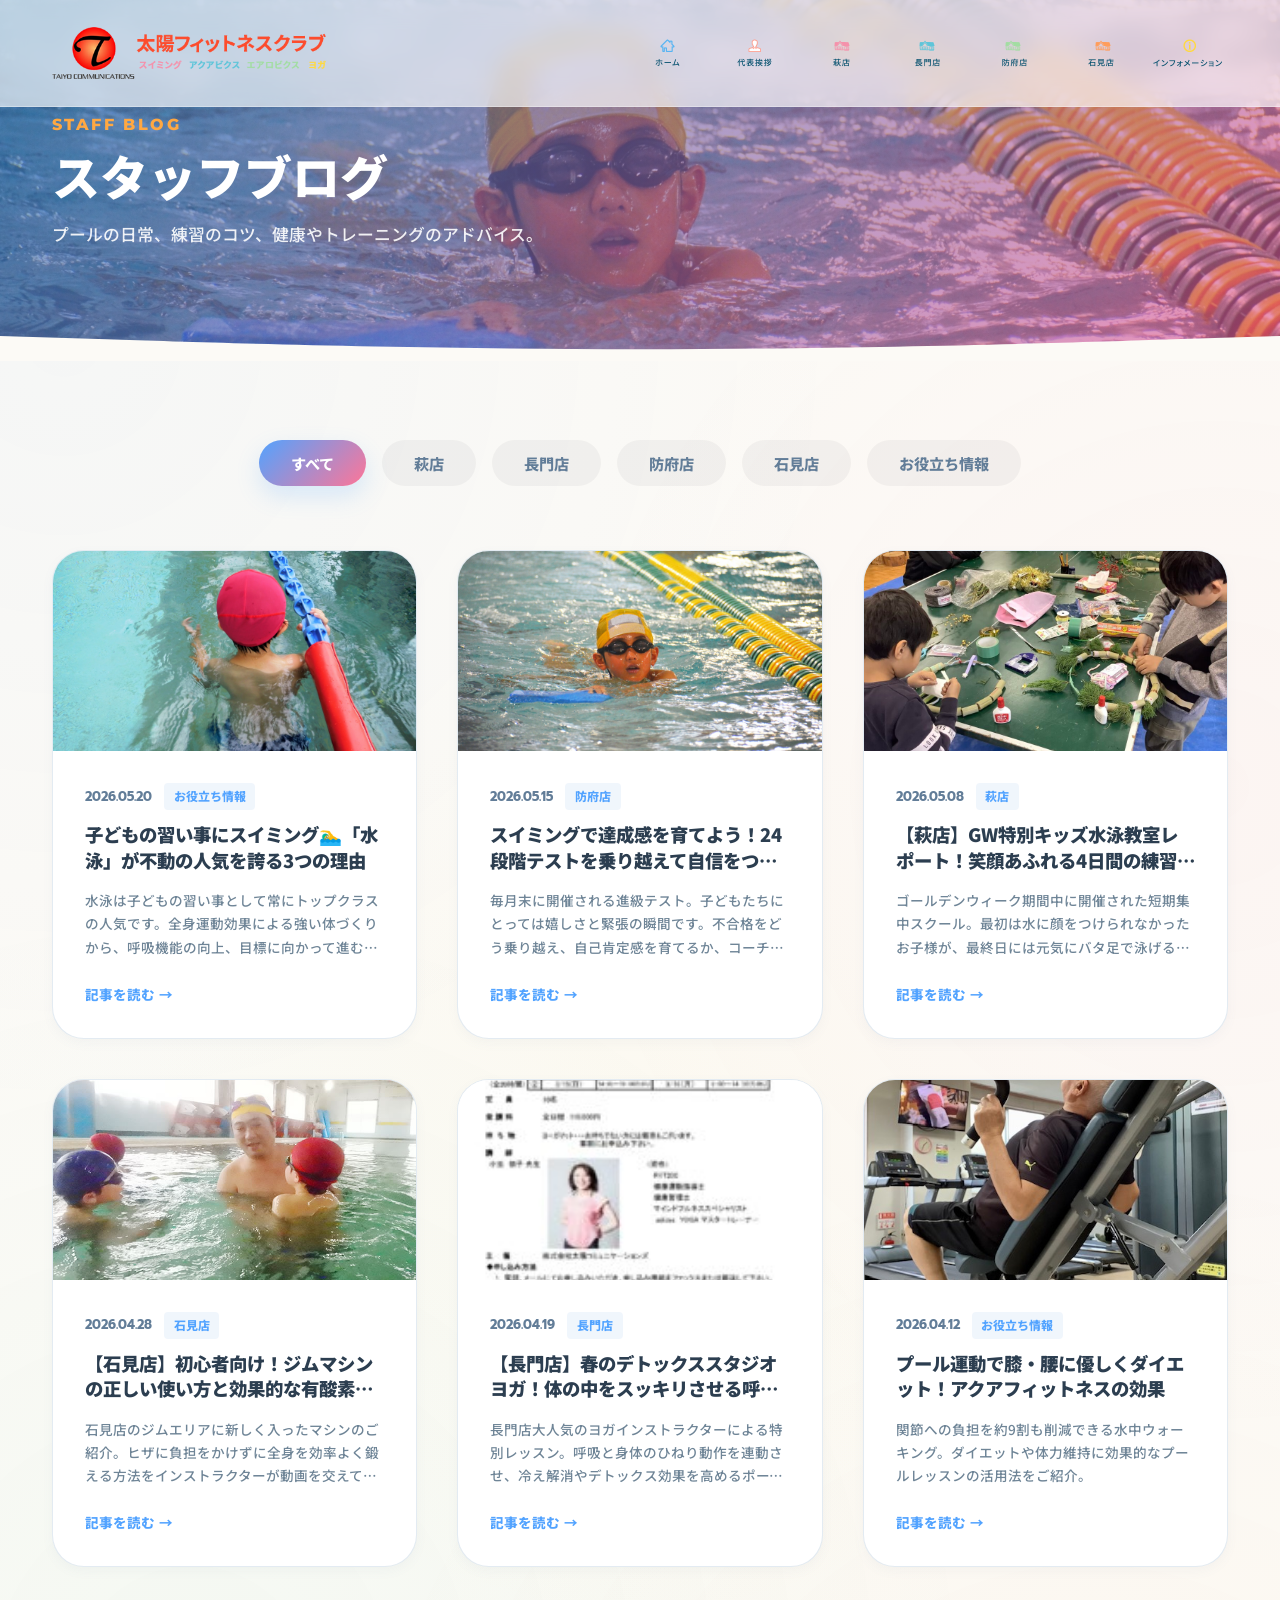
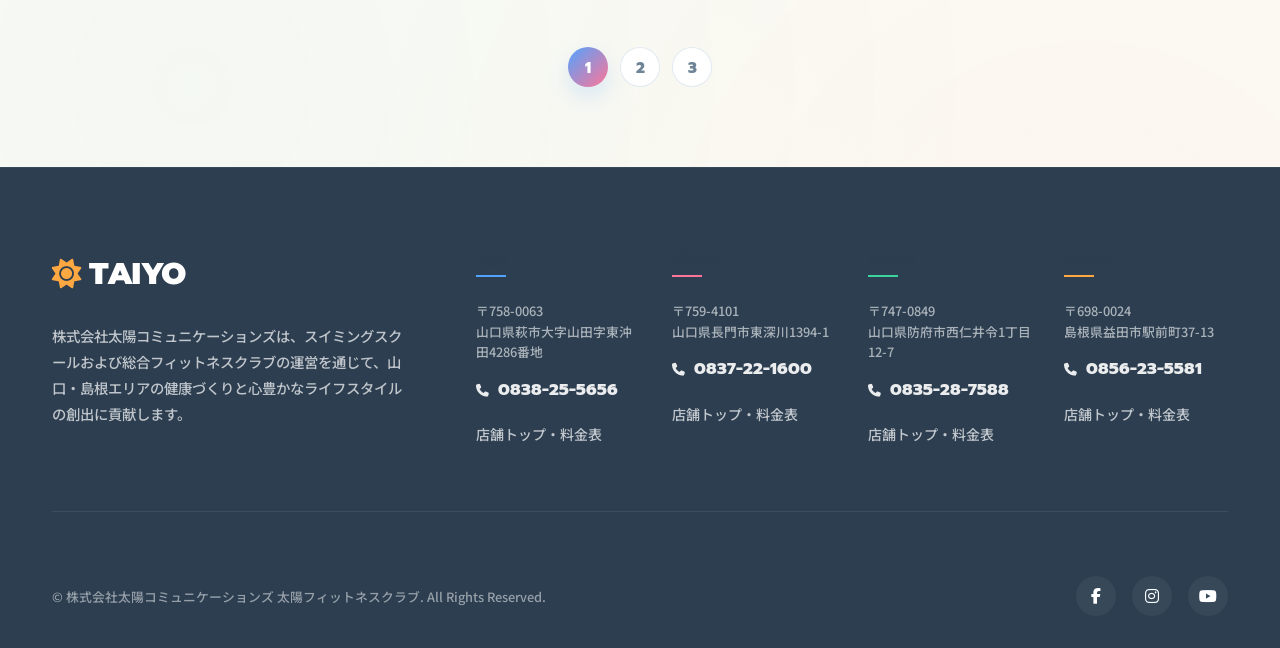
==== commit cf262c93: "修正" ====
--- a/blog.html
+++ b/blog.html
@@ -19,8 +19,8 @@
     .p-page-hero {
       position: relative;
       height: 360px;
-      background: linear-gradient(135deg, rgba(13, 109, 192, 0.9) 0%, rgba(15, 23, 42, 0.8) 100%), 
-                  url('https://images.unsplash.com/photo-1506126613408-eca07ce68773?auto=format&fit=crop&w=1600&q=80') no-repeat center center;
+      background: linear-gradient(135deg, rgba(13, 109, 192, 0.6) 0%, rgba(226, 75, 139, 0.6) 100%), 
+                  url('./img/769363_m.jpg') no-repeat center center;
       background-size: cover;
       display: flex;
       align-items: center;
@@ -149,53 +149,87 @@
     <div class="l-container l-header__container">
       <div class="l-header__logo">
         <a href="./index.html">
-          <span style="font-family: var(--font-head); font-weight: 900; font-size: 1.65rem; letter-spacing: -0.02em; color: var(--color-dark); display: flex; align-items: center; gap: 0.5rem;">
-            <i class="fa-solid fa-sun" style="color: var(--color-iwami); filter: drop-shadow(0 2px 8px rgba(255, 126, 65, 0.4));"></i>
-            TAIYO<span style="color: var(--color-primary); font-weight: 500; font-size: 0.95rem; letter-spacing: 0.1em; border-left: 2px solid var(--color-border); padding-left: 0.5rem; margin-left: 0.25rem;">FITNESS CLUB</span>
-          </span>
+          <img src="./img/logo.png" alt="太陽フィットネスクラブ" style="height: 52px; width: auto; transition: var(--transition-normal);">
         </a>
       </div>
       
       <nav class="l-header__nav" aria-label="メインナビゲーション">
         <ul class="p-global-nav">
           <li class="p-global-nav__item">
-            <a href="./index.html" class="p-global-nav__link">ホーム</a>
-          </li>
-          <li class="p-global-nav__item">
-            <a href="./greeting.html" class="p-global-nav__link">代表挨拶</a>
-          </li>
-          <li class="p-global-nav__item">
-            <a href="#" class="p-global-nav__link">店舗一覧 <i class="fa-solid fa-chevron-down" style="font-size: 0.7rem; margin-left: 0.25rem; opacity: 0.7;"></i></a>
-            <div class="p-global-nav__dropdown">
-              <ul class="p-dropdown-list">
-                <li class="p-dropdown-list__item"><a href="./shop-hagi.html">萩店</a></li>
-                <li class="p-dropdown-list__item"><a href="./shop-nagato.html">長門店</a></li>
-                <li class="p-dropdown-list__item"><a href="./shop-hofu.html">防府店</a></li>
-                <li class="p-dropdown-list__item"><a href="./shop-iwami.html">石見店</a></li>
-              </ul>
-            </div>
-          </li>
-          <li class="p-global-nav__item">
-            <a href="#" class="p-global-nav__link">プログラム <i class="fa-solid fa-chevron-down" style="font-size: 0.7rem; margin-left: 0.25rem; opacity: 0.7;"></i></a>
+            <a href="./index.html" class="p-global-nav__link">
+              <img src="./img/navi01.png" alt="ホーム">
+            </a>
+          </li>
+          <li class="p-global-nav__item">
+            <a href="./greeting.html" class="p-global-nav__link">
+              <img src="./img/navi02.png" alt="代表挨拶">
+            </a>
+          </li>
+          <li class="p-global-nav__item">
+            <a href="./shop-hagi.html" class="p-global-nav__link">
+              <img src="./img/navi03.png" alt="萩店">
+            </a>
             <div class="p-global-nav__dropdown">
               <ul class="p-dropdown-list">
                 <li class="p-dropdown-list__item"><a href="./program-child.html">こどもスクール</a></li>
                 <li class="p-dropdown-list__item"><a href="./program-adult.html">大人スクール</a></li>
+                <li class="p-dropdown-list__item"><a href="./campaign.html">キャンペーン</a></li>
+                <li class="p-dropdown-list__item"><a href="./blog.html">ブログ</a></li>
               </ul>
             </div>
           </li>
           <li class="p-global-nav__item">
-            <a href="./campaign.html" class="p-global-nav__link">キャンペーン</a>
-          </li>
-          <li class="p-global-nav__item">
-            <a href="./blog.html" class="p-global-nav__link" style="color: var(--color-primary);">スタッフブログ</a>
+            <a href="./shop-nagato.html" class="p-global-nav__link">
+              <img src="./img/navi04.png" alt="長門店">
+            </a>
+            <div class="p-global-nav__dropdown">
+              <ul class="p-dropdown-list">
+                <li class="p-dropdown-list__item"><a href="./program-child.html">こどもスクール</a></li>
+                <li class="p-dropdown-list__item"><a href="./program-adult.html">大人スクール</a></li>
+                <li class="p-dropdown-list__item"><a href="./campaign.html">キャンペーン</a></li>
+                <li class="p-dropdown-list__item"><a href="./blog.html">ブログ</a></li>
+              </ul>
+            </div>
+          </li>
+          <li class="p-global-nav__item">
+            <a href="./shop-hofu.html" class="p-global-nav__link">
+              <img src="./img/navi05.png" alt="防府店">
+            </a>
+            <div class="p-global-nav__dropdown">
+              <ul class="p-dropdown-list">
+                <li class="p-dropdown-list__item"><a href="./program-child.html">こどもスクール</a></li>
+                <li class="p-dropdown-list__item"><a href="./program-adult.html">大人スクール</a></li>
+                <li class="p-dropdown-list__item"><a href="./campaign.html">キャンペーン</a></li>
+                <li class="p-dropdown-list__item"><a href="./blog.html">ブログ</a></li>
+              </ul>
+            </div>
+          </li>
+          <li class="p-global-nav__item">
+            <a href="./shop-iwami.html" class="p-global-nav__link">
+              <img src="./img/navi06.png" alt="石見店">
+            </a>
+            <div class="p-global-nav__dropdown">
+              <ul class="p-dropdown-list">
+                <li class="p-dropdown-list__item"><a href="./program-child.html">こどもスクール</a></li>
+                <li class="p-dropdown-list__item"><a href="./program-adult.html">大人スクール</a></li>
+                <li class="p-dropdown-list__item"><a href="./campaign.html">キャンペーン</a></li>
+                <li class="p-dropdown-list__item"><a href="./blog.html">ブログ</a></li>
+              </ul>
+            </div>
+          </li>
+          <li class="p-global-nav__item">
+            <a href="#" class="p-global-nav__link">
+              <img src="./img/navi07.png" alt="インフォメーション">
+            </a>
+            <div class="p-global-nav__dropdown">
+              <ul class="p-dropdown-list">
+                <li class="p-dropdown-list__item"><a href="./business.html">連携事業</a></li>
+                <li class="p-dropdown-list__item"><a href="./recruit.html">採用情報</a></li>
+              </ul>
+            </div>
           </li>
         </ul>
       </nav>
-
-      <a href="./recruit.html" class="l-header__cta">
-        採用情報 <i class="fa-solid fa-arrow-right" style="margin-left: 0.5rem; font-size: 0.8rem;"></i>
-      </a>
 
       <!-- Mobile Hamburger button -->
       <div class="l-header__hamburger" id="hamburger" aria-expanded="false" aria-label="メニューを開閉する">
@@ -228,7 +262,7 @@
         </ul>
       </li>
       <li><a href="./campaign.html" class="p-mobile-nav__link">キャンペーン</a></li>
-      <li><a href="./blog.html" class="p-mobile-nav__link" style="color: var(--color-primary);">ブログ</a></li>
+      <li><a href="./blog.html" class="p-mobile-nav__link">ブログ</a></li>
       <li><a href="./recruit.html" class="p-mobile-nav__link" style="color: var(--color-nagato);">採用情報</a></li>
     </ul>
   </nav>
@@ -273,7 +307,7 @@
         <!-- Post 1 -->
         <article class="p-blog-card">
           <div class="p-blog-card__img-wrapper">
-            <img src="https://images.unsplash.com/photo-1576013551627-0cc20b96c2a7?auto=format&fit=crop&w=400&q=80" alt="水泳中の子ども" loading="lazy">
+            <img src="./img/22054873_m-1.jpg" alt="水泳中の子ども" loading="lazy">
           </div>
           <div class="p-blog-card__body">
             <div class="p-blog-card__meta">
@@ -291,7 +325,7 @@
         <!-- Post 2 -->
         <article class="p-blog-card">
           <div class="p-blog-card__img-wrapper">
-            <img src="https://images.unsplash.com/photo-1476480862126-209bfaa8edc8?auto=format&fit=crop&w=400&q=80" alt="ヨガをする様子" loading="lazy">
+            <img src="./img/769363_m.jpg" alt="ヨガをする様子" loading="lazy">
           </div>
           <div class="p-blog-card__body">
             <div class="p-blog-card__meta">
@@ -309,7 +343,7 @@
         <!-- Post 3 -->
         <article class="p-blog-card">
           <div class="p-blog-card__img-wrapper">
-            <img src="https://images.unsplash.com/photo-1544367567-0f2fcb009e0b?auto=format&fit=crop&w=400&q=80" alt="笑顔のスタッフ" loading="lazy">
+            <img src="./img/IMG_1978-1024x768.jpg" alt="笑顔のスタッフ" loading="lazy">
           </div>
           <div class="p-blog-card__body">
             <div class="p-blog-card__meta">
@@ -327,7 +361,7 @@
         <!-- Post 4 -->
         <article class="p-blog-card">
           <div class="p-blog-card__img-wrapper">
-            <img src="https://images.unsplash.com/photo-1534438327276-14e5300c3a48?auto=format&fit=crop&w=400&q=80" alt="ジムトレーニングマシン" loading="lazy">
+            <img src="./img/top_box03_img.jpg" alt="ジムトレーニングマシン" loading="lazy">
           </div>
           <div class="p-blog-card__body">
             <div class="p-blog-card__meta">
@@ -345,7 +379,7 @@
         <!-- Post 5 -->
         <article class="p-blog-card">
           <div class="p-blog-card__img-wrapper">
-            <img src="https://images.unsplash.com/photo-1506126613408-eca07ce68773?auto=format&fit=crop&w=400&q=80" alt="ヨガリラックス" loading="lazy">
+            <img src="./img/2026ヨーガ20ｈ-萩_page-0001-212x300.jpg" alt="ヨガリラックス" loading="lazy">
           </div>
           <div class="p-blog-card__body">
             <div class="p-blog-card__meta">
@@ -363,7 +397,7 @@
         <!-- Post 6 -->
         <article class="p-blog-card">
           <div class="p-blog-card__img-wrapper">
-            <img src="https://images.unsplash.com/photo-1517838277536-f5f99be501cd?auto=format&fit=crop&w=400&q=80" alt="トレーニング" loading="lazy">
+            <img src="./img/ウェイト①.jpeg" alt="トレーニング" loading="lazy">
           </div>
           <div class="p-blog-card__body">
             <div class="p-blog-card__meta">
--- a/css/style.css
+++ b/css/style.css
@@ -9,45 +9,46 @@
   --font-head: 'Montserrat', sans-serif;
   --font-num: 'Prompt', sans-serif;
 
-  /* Theme Colors */
-  --color-primary: #0D6DC0;       /* Hagi Blue */
-  --color-hagi: #0D6DC0;
-  --color-nagato: #E24B8B;       /* Nagato Pink */
-  --color-hofu: #00C292;         /* Hofu Green */
-  --color-iwami: #FF7E41;        /* Iwami Orange */
+  /* Theme Colors (Soft Pastel Palette) */
+  --color-primary: #52a3ff;       /* Soft sky blue */
+  --color-hagi: #52a3ff;
+  --color-nagato: #ff7597;       /* Soft warm rose */
+  --color-hofu: #3ad49e;         /* Soft warm mint green */
+  --color-iwami: #ffa842;        /* Sunny apricot orange */
+  --color-accent-yellow: #ffe469; /* Soft pastel yellow */
   
   /* Neutral Colors */
-  --color-dark: #0F172A;         /* Slate 900 */
-  --color-dark-muted: #1E293B;   /* Slate 800 */
-  --color-slate-gray: #475569;   /* Slate 600 */
-  --color-text-main: #1E293B;
-  --color-text-sub: #64748B;
-  --color-bg-base: #FAFAF5;      /* Warm premium off-white (Splashtop-like) */
+  --color-dark: #2c3e50;         /* Softer navy/slate */
+  --color-dark-muted: #4a5c6d;
+  --color-slate-gray: #6f8597;
+  --color-text-main: #334e68;
+  --color-text-sub: #627d98;
+  --color-bg-base: #FCFAF6;      /* Extra warm creamy off-white */
   --color-bg-white: #FFFFFF;
-  --color-border: rgba(226, 232, 240, 0.8);
+  --color-border: rgba(200, 215, 230, 0.5);
   
-  /* Gradients */
-  --grad-hagi: linear-gradient(135deg, #0D6DC0 0%, #00C292 100%);
-  --grad-nagato: linear-gradient(135deg, #E24B8B 0%, #FF7E41 100%);
-  --grad-hofu: linear-gradient(135deg, #00C292 0%, #0D6DC0 100%);
-  --grad-iwami: linear-gradient(135deg, #FF7E41 0%, #E24B8B 100%);
-  --grad-splashtop: linear-gradient(135deg, #0D6DC0 0%, #7c4dff 100%);
-  --grad-soft-bg: linear-gradient(180deg, #FAFAF5 0%, #FFFFFF 100%);
+  /* Gradients (Re-blended pastels) */
+  --grad-hagi: linear-gradient(135deg, #52a3ff 0%, #3ad49e 100%);
+  --grad-nagato: linear-gradient(135deg, #ff7597 0%, #ffa842 100%);
+  --grad-hofu: linear-gradient(135deg, #3ad49e 0%, #52a3ff 100%);
+  --grad-iwami: linear-gradient(135deg, #ffa842 0%, #ff7597 100%);
+  --grad-splashtop: linear-gradient(135deg, #52a3ff 0%, #ff7597 100%); /* Softer sky-pink combo */
+  --grad-soft-bg: linear-gradient(180deg, #FCFAF6 0%, #FFFFFF 100%);
   
-  /* Shadows */
-  --shadow-sm: 0 2px 8px rgba(15, 23, 42, 0.04);
-  --shadow-md: 0 10px 25px -5px rgba(15, 23, 42, 0.08), 0 8px 16px -6px rgba(15, 23, 42, 0.04);
-  --shadow-lg: 0 20px 40px -10px rgba(15, 23, 42, 0.12), 0 10px 20px -8px rgba(15, 23, 42, 0.06);
-  --shadow-glow-hagi: 0 8px 30px rgba(13, 109, 192, 0.25);
-  --shadow-glow-nagato: 0 8px 30px rgba(226, 75, 139, 0.25);
-  --shadow-glow-hofu: 0 8px 30px rgba(0, 194, 146, 0.25);
-  --shadow-glow-iwami: 0 8px 30px rgba(255, 126, 65, 0.25);
+  /* Shadows (Subtler and lighter) */
+  --shadow-sm: 0 4px 12px rgba(98, 125, 152, 0.05);
+  --shadow-md: 0 12px 28px rgba(98, 125, 152, 0.08), 0 4px 12px rgba(98, 125, 152, 0.04);
+  --shadow-lg: 0 24px 48px rgba(98, 125, 152, 0.12);
+  --shadow-glow-hagi: 0 10px 25px rgba(82, 163, 255, 0.2);
+  --shadow-glow-nagato: 0 10px 25px rgba(255, 117, 151, 0.2);
+  --shadow-glow-hofu: 0 10px 25px rgba(58, 212, 158, 0.2);
+  --shadow-glow-iwami: 0 10px 25px rgba(255, 168, 66, 0.2);
   
-  /* Miscellaneous */
-  --radius-sm: 8px;
-  --radius-md: 16px;
-  --radius-lg: 32px;
-  --radius-xl: 50px;
+  /* Miscellaneous (Rounder borders) */
+  --radius-sm: 16px;
+  --radius-md: 32px;
+  --radius-lg: 48px;
+  --radius-xl: 9999px;
   --transition-fast: 0.25s cubic-bezier(0.4, 0, 0.2, 1);
   --transition-normal: 0.4s cubic-bezier(0.16, 1, 0.3, 1);
   --transition-slow: 0.8s cubic-bezier(0.16, 1, 0.3, 1);
@@ -86,9 +87,11 @@
   width: 100%;
   height: 100%;
   background: 
-    radial-gradient(circle at 10% 20%, rgba(13, 109, 192, 0.03) 0%, transparent 40%),
-    radial-gradient(circle at 90% 60%, rgba(226, 75, 139, 0.03) 0%, transparent 45%),
-    radial-gradient(circle at 50% 90%, rgba(0, 194, 146, 0.03) 0%, transparent 40%);
+    radial-gradient(circle at 5% 15%, rgba(82, 163, 255, 0.04) 0%, transparent 35%),
+    radial-gradient(circle at 95% 35%, rgba(255, 117, 151, 0.04) 0%, transparent 35%),
+    radial-gradient(circle at 15% 75%, rgba(58, 212, 158, 0.04) 0%, transparent 40%),
+    radial-gradient(circle at 85% 85%, rgba(255, 168, 66, 0.04) 0%, transparent 35%),
+    radial-gradient(circle at 50% 50%, rgba(255, 224, 84, 0.03) 0%, transparent 40%);
   z-index: -2;
   pointer-events: none;
 }
@@ -164,10 +167,11 @@
   bottom: 0;
   left: 50%;
   transform: translateX(-50%);
-  width: 60px;
-  height: 4px;
-  background: var(--grad-splashtop);
-  border-radius: 2px;
+  width: 80px;
+  height: 8px;
+  background-image: radial-gradient(circle, var(--color-primary) 3px, transparent 4px);
+  background-size: 10px 8px;
+  background-repeat: repeat-x;
 }
 
 /* ==========================================================================
@@ -221,6 +225,11 @@
   z-index: 1000;
   transition: var(--transition-normal);
   padding: 1.5rem 0;
+  background-color: rgba(255, 255, 255, 0.65); /* Soft, highly readable semi-translucent white by default */
+  backdrop-filter: blur(12px);                  /* Premium glassmorphic blur to keep icons and logo sharp */
+  -webkit-backdrop-filter: blur(12px);
+  border-bottom: 1px solid rgba(255, 255, 255, 0.3);
+  box-shadow: 0 4px 20px rgba(15, 23, 42, 0.02); /* Gentle dynamic depth */
 }
 
 .l-header--scrolled {
@@ -253,16 +262,20 @@
   height: 42px;
 }
 
+.l-header--scrolled .p-global-nav__link img {
+  height: 48px; /* Slightly scaled down on scroll for desktop */
+}
+
 .l-header__nav {
   display: flex;
   align-items: center;
-  gap: 2.5rem;
+  gap: 1.25rem;
 }
 
 .p-global-nav {
   display: flex;
   align-items: center;
-  gap: 2rem;
+  gap: 0.5rem;
 }
 
 .p-global-nav__item {
@@ -273,27 +286,67 @@
   font-size: 0.95rem;
   font-weight: 700;
   color: var(--color-dark);
-  padding: 0.5rem 0;
+  padding: 0.25rem 0;
   position: relative;
   letter-spacing: 0.02em;
-}
-
-.p-global-nav__link::after {
-  content: '';
-  position: absolute;
-  bottom: 0;
-  left: 0;
-  width: 100%;
-  height: 2px;
-  background: var(--grad-splashtop);
-  transform: scaleX(0);
-  transform-origin: right;
-  transition: transform var(--transition-fast);
-}
-
-.p-global-nav__link:hover::after {
-  transform: scaleX(1);
-  transform-origin: left;
+  display: flex;
+  align-items: center;
+}
+
+.p-global-nav__link img {
+  height: 56px; /* Increased base size for a bold, high-impact premium look */
+  width: auto;
+  display: block;
+  transition: transform var(--transition-fast), filter var(--transition-fast);
+}
+
+.p-global-nav__link:hover img {
+  transform: translateY(-2px) scale(1.05);
+  filter: drop-shadow(0 4px 12px rgba(82, 163, 255, 0.2));
+}
+
+/* Laptop Responsive Scaling to prevent overflow before mobile breakpoint takes over */
+@media (max-width: 1300px) {
+  .p-global-nav__link img {
+    height: 50px; /* Scale down gracefully on smaller desktop viewports */
+  }
+  .l-header--scrolled .p-global-nav__link img {
+    height: 44px; /* Proportional scroll size */
+  }
+  .p-global-nav {
+    gap: 0.35rem; /* Squeeze slightly */
+  }
+}
+
+@media (max-width: 1180px) {
+  .p-global-nav__link img {
+    height: 44px; /* Scale down further to prevent header overflow */
+  }
+  .l-header--scrolled .p-global-nav__link img {
+    height: 40px; /* Proportional scroll size */
+  }
+  .p-global-nav {
+    gap: 0.2rem;
+  }
+  .l-header__logo img {
+    height: 46px; /* Balance logo sizing proportionately */
+  }
+}
+
+@media (max-width: 1080px) {
+  .p-global-nav__link img {
+    height: 38px; /* Safe minimum height before mobile navigation hides desktop links */
+  }
+  .l-header--scrolled .p-global-nav__link img {
+    height: 34px; /* Proportional scroll size */
+  }
+  .l-header__logo img {
+    height: 40px;
+  }
+  .l-header__container {
+    padding-left: 1rem; /* Gain extra horizontal viewport spacing */
+    padding-right: 1rem;
+  }
 }
 
 /* Megadropdown container */
@@ -510,7 +563,7 @@
   content: '';
   position: absolute;
   inset: 0;
-  background: linear-gradient(90deg, rgba(15, 23, 42, 0.8) 0%, rgba(15, 23, 42, 0.4) 50%, rgba(15, 23, 42, 0.1) 100%);
+  background: linear-gradient(90deg, rgba(44, 62, 80, 0.5) 0%, rgba(44, 62, 80, 0.25) 50%, rgba(44, 62, 80, 0.05) 100%);
 }
 
 .p-hero__slide.is-active {
@@ -554,9 +607,24 @@
 }
 
 .p-hero__headline-main span.highlight {
-  background: var(--grad-splashtop);
+  background: var(--brand-grad, var(--grad-splashtop));
   -webkit-background-clip: text;
   -webkit-text-fill-color: transparent;
+  display: inline-block;
+  position: relative;
+  z-index: 1;
+}
+
+.p-hero__headline-main span.highlight::after {
+  content: '';
+  position: absolute;
+  bottom: 4px;
+  left: 0;
+  width: 100%;
+  height: 10px;
+  background: rgba(255, 210, 0, 0.6);
+  border-radius: var(--radius-xl);
+  z-index: -1;
 }
 
 .p-hero__description {
@@ -618,15 +686,16 @@
   display: inline-flex;
   align-items: center;
   justify-content: center;
-  padding: 1.1rem 2.25rem;
-  font-weight: 800;
-  font-size: 1rem;
+  padding: 1.15rem 2.6rem;
+  font-weight: 800;
+  font-size: 1.05rem;
   border-radius: var(--radius-xl);
   transition: var(--transition-normal);
   cursor: pointer;
   letter-spacing: 0.05em;
   position: relative;
   z-index: 1;
+  box-shadow: 0 6px 16px rgba(0, 0, 0, 0.08);
 }
 
 .c-btn::before {
@@ -640,41 +709,43 @@
 }
 
 .c-btn--primary {
-  background: var(--grad-splashtop);
+  background: var(--brand-grad, var(--grad-splashtop));
   color: var(--color-bg-white) !important;
-  box-shadow: var(--shadow-glow-hagi);
+  box-shadow: var(--brand-shadow, var(--shadow-glow-hagi));
+  border: 2px solid rgba(255, 255, 255, 0.2);
 }
 
 .c-btn--primary:hover {
-  transform: translateY(-3px);
-  box-shadow: 0 15px 35px rgba(13, 109, 192, 0.4);
+  transform: translateY(-5px) scale(1.03);
+  box-shadow: 0 15px 35px rgba(0, 136, 255, 0.4);
 }
 
 .c-btn--outline {
-  border: 2px solid rgba(255, 255, 255, 0.5);
+  border: 2px solid rgba(255, 255, 255, 0.85);
   color: var(--color-bg-white) !important;
-  backdrop-filter: blur(4px);
+  backdrop-filter: blur(8px);
 }
 
 .c-btn--outline:hover {
   background-color: var(--color-bg-white);
-  color: var(--color-dark) !important;
+  color: var(--brand-color, var(--color-primary)) !important;
   border-color: var(--color-bg-white);
-  transform: translateY(-3px);
-  box-shadow: var(--shadow-md);
+  transform: translateY(-5px) scale(1.03);
+  box-shadow: 0 15px 35px rgba(255, 255, 255, 0.25);
 }
 
 .c-btn--outline-dark {
-  border: 2px solid var(--color-primary);
-  color: var(--color-primary) !important;
+  border: 2px solid var(--brand-color, var(--color-primary));
+  color: var(--brand-color, var(--color-primary)) !important;
+  background-color: rgba(255, 255, 255, 0.5);
 }
 
 .c-btn--outline-dark:hover {
-  background: var(--grad-splashtop);
+  background: var(--brand-grad, var(--grad-splashtop));
   color: var(--color-bg-white) !important;
   border-color: transparent;
-  transform: translateY(-3px);
-  box-shadow: var(--shadow-glow-hagi);
+  transform: translateY(-5px) scale(1.03);
+  box-shadow: var(--brand-shadow, var(--shadow-glow-hagi));
 }
 
 .c-btn__arrow {
@@ -691,10 +762,8 @@
    8. CARD ELEMENTS & GRID SYSTEM
    ========================================================================== */
 .c-card {
-  background-color: rgba(255, 255, 255, 0.75);
-  backdrop-filter: blur(8px);
-  -webkit-backdrop-filter: blur(8px);
-  border: 1px solid rgba(255, 255, 255, 0.5);
+  background-color: var(--color-bg-white);
+  border: 2px solid rgba(15, 23, 42, 0.05);
   border-radius: var(--radius-md);
   box-shadow: var(--shadow-sm);
   transition: var(--transition-normal);
@@ -703,9 +772,9 @@
 }
 
 .c-card:hover {
-  transform: translateY(-8px);
+  transform: translateY(-8px) scale(1.02);
   box-shadow: var(--shadow-lg);
-  border-color: rgba(255, 255, 255, 0.8);
+  border-color: var(--brand-color, var(--color-primary));
 }
 
 /* Branch Cards (Hagi, Nagato, Hofu, Iwami) */
@@ -1188,9 +1257,24 @@
 }
 
 .p-intro__title span.highlight {
-  background: var(--grad-splashtop);
+  background: var(--brand-grad, var(--grad-splashtop));
   -webkit-background-clip: text;
   -webkit-text-fill-color: transparent;
+  display: inline-block;
+  position: relative;
+  z-index: 1;
+}
+
+.p-intro__title span.highlight::after {
+  content: '';
+  position: absolute;
+  bottom: 4px;
+  left: 0;
+  width: 100%;
+  height: 8px;
+  background: rgba(255, 210, 0, 0.45);
+  border-radius: var(--radius-xl);
+  z-index: -1;
 }
 
 .p-intro__text {
